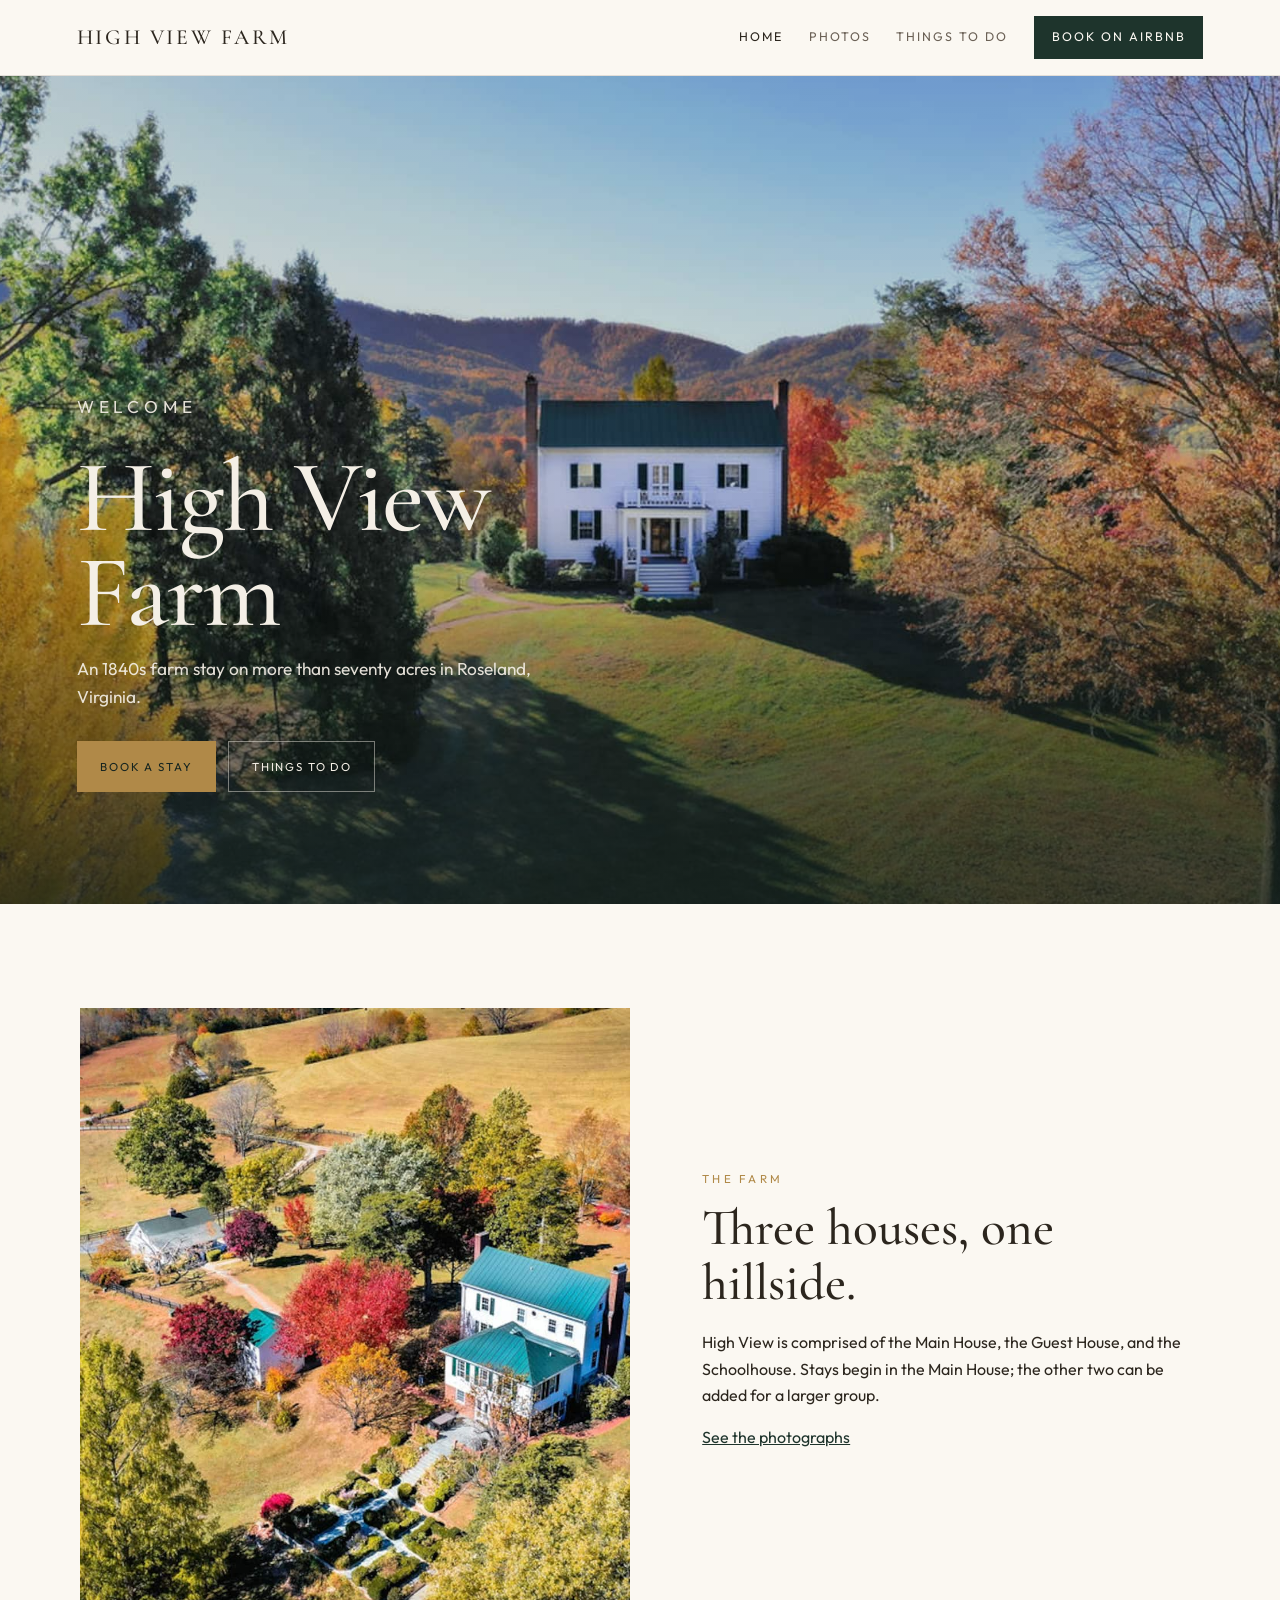
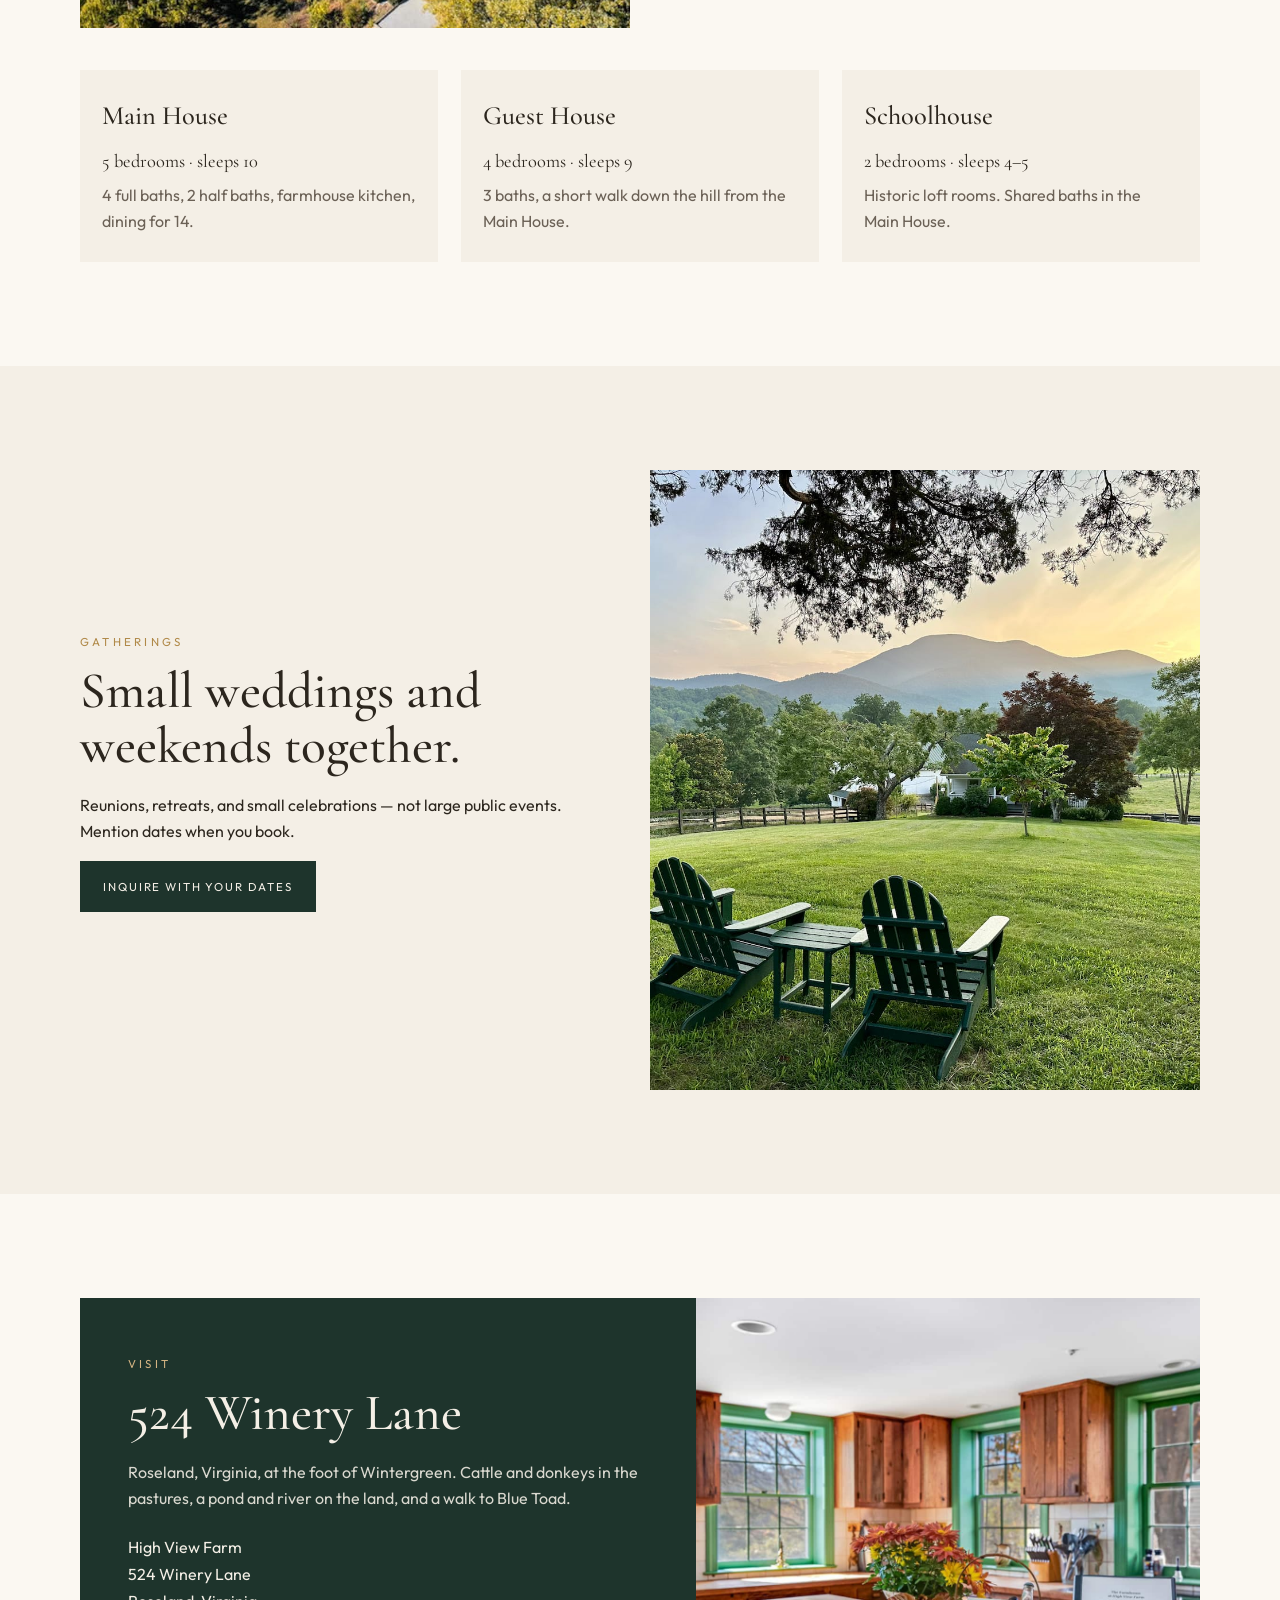
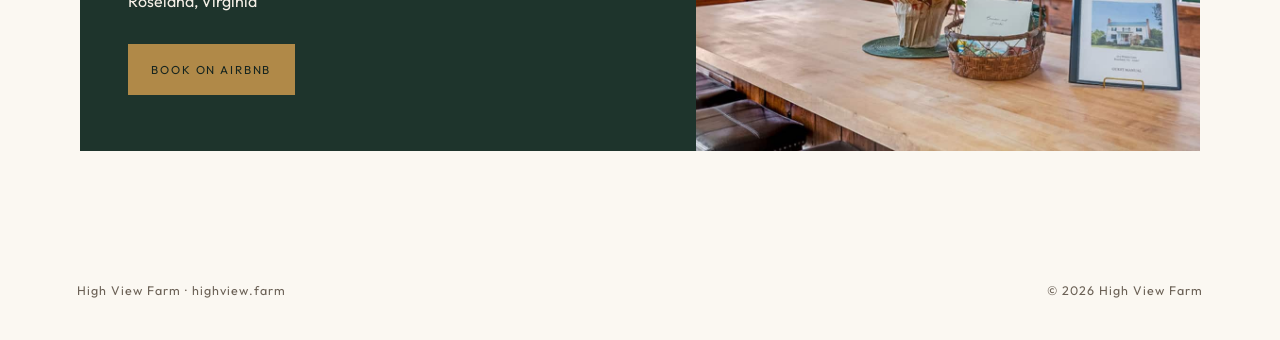
==== index.html @ b10a44b4 "Replace story page with two proposal photos on the Photos page Co-Authored-By: Claude Opus 5.5 <nore" ====
<!DOCTYPE html>
<html lang="en">
  <head>
    <meta charset="UTF-8" />
    <meta name="viewport" content="width=device-width, initial-scale=1" />
    <title>High View Farm | Roseland, Virginia</title>
    <meta
      name="description"
      content="Welcome to High View Farm — an 1840s farm stay on more than 70 acres in Roseland, Virginia. Main House, Guest House, and Schoolhouse."
    />
    <link rel="canonical" href="https://highview.farm/" />
    <link rel="preconnect" href="https://fonts.googleapis.com" />
    <link rel="preconnect" href="https://fonts.gstatic.com" crossorigin />
    <link
      href="https://fonts.googleapis.com/css2?family=Cormorant+Garamond:ital,wght@0,500;0,600;1,500&family=Outfit:wght@300;400;500&display=swap"
      rel="stylesheet"
    />
    <link rel="stylesheet" href="styles.css" />
  </head>
  <body>
    <a class="skip" href="#main">Skip to content</a>
    <header class="site-header" id="header">
      <a class="wordmark" href="index.html">High View Farm</a>
      <button class="menu-toggle" id="menu-toggle" type="button" aria-expanded="false" aria-controls="nav">
        Menu
      </button>
      <nav class="nav" id="nav">
        <a class="current" href="index.html">Home</a>
        <a href="photos.html">Photos</a>
        <a href="nearby.html">Things to do</a>
        <a
          class="nav-cta"
          href="https://www.airbnb.com/rooms/944918152360778142"
          target="_blank"
          rel="noopener"
          >Book on Airbnb</a
        >
      </nav>
    </header>

    <main id="main">
      <section class="hero">
        <img
          src="images/hero.jpg"
          alt="The white 1840s farmhouse at High View Farm against the Blue Ridge in autumn"
        />
        <div class="hero-copy">
          <p class="eyebrow">Welcome</p>
          <h1>High View Farm</h1>
          <p>
            An 1840s farm stay on more than seventy acres in Roseland, Virginia.
          </p>
          <a
            class="btn btn-gold"
            href="https://www.airbnb.com/rooms/944918152360778142"
            target="_blank"
            rel="noopener"
            >Book a stay</a
          >
          <a class="btn btn-ghost" href="nearby.html">Things to do</a>
        </div>
      </section>

      <section class="section">
        <div class="section-inner split">
          <img
            src="images/buildings.jpg"
            alt="Aerial view of the Main House, Guest House, Schoolhouse, barn, and garden"
          />
          <div>
            <p class="kicker">The farm</p>
            <h2>Three houses, one hillside.</h2>
            <p>
              High View is comprised of the Main House, the Guest House, and the
              Schoolhouse. Stays begin in the Main House; the other two can be
              added for a larger group.
            </p>
            <p><a href="photos.html">See the photographs</a></p>
          </div>
        </div>

        <div class="section-inner">
          <div class="houses">
            <article class="house">
              <h3>Main House</h3>
              <span class="beds">5 bedrooms · sleeps 10</span>
              <p>4 full baths, 2 half baths, farmhouse kitchen, dining for 14.</p>
            </article>
            <article class="house">
              <h3>Guest House</h3>
              <span class="beds">4 bedrooms · sleeps 9</span>
              <p>3 baths, a short walk down the hill from the Main House.</p>
            </article>
            <article class="house">
              <h3>Schoolhouse</h3>
              <span class="beds">2 bedrooms · sleeps 4–5</span>
              <p>Historic loft rooms. Shared baths in the Main House.</p>
            </article>
          </div>
        </div>
      </section>

      <section class="section band">
        <div class="section-inner split reverse">
          <div>
            <p class="kicker">Gatherings</p>
            <h2>Small weddings and weekends together.</h2>
            <p>
              Reunions, retreats, and small celebrations — not large public
              events. Mention dates when you book.
            </p>
            <p>
              <a
                class="btn btn-dark"
                href="https://www.airbnb.com/rooms/944918152360778142"
                target="_blank"
                rel="noopener"
                >Inquire with your dates</a
              >
            </p>
          </div>
          <img
            src="images/extra1.jpg"
            alt="Two Adirondack chairs on the lawn at dusk, facing the mountains"
          />
        </div>
      </section>

      <section class="section">
        <div class="section-inner visit-card">
          <div class="visit-copy">
            <p class="kicker">Visit</p>
            <h2>524 Winery Lane</h2>
            <p>
              Roseland, Virginia, at the foot of Wintergreen. Cattle and
              donkeys in the pastures, a pond and river on the land, and a walk
              to Blue Toad.
            </p>
            <address>
              High View Farm<br />
              524 Winery Lane<br />
              Roseland, Virginia
            </address>
            <a
              class="btn btn-gold"
              href="https://www.airbnb.com/rooms/944918152360778142"
              target="_blank"
              rel="noopener"
              >Book on Airbnb</a
            >
          </div>
          <div class="visit-photo">
            <img
              src="images/kitchen.jpg"
              alt="Farmhouse kitchen with wood counters and green window trim"
            />
          </div>
        </div>
      </section>
    </main>

    <footer class="site-footer">
      <span>High View Farm · highview.farm</span>
      <span>© <span id="year"></span> High View Farm</span>
    </footer>
    <script src="script.js"></script>
  </body>
</html>
---- styles.css ----
:root {
  --cream: #f4efe6;
  --paper: #fbf8f2;
  --ink: #2c261e;
  --muted: #6b6156;
  --forest: #1e342c;
  --forest-deep: #15241f;
  --gold: #b08948;
  --gold-soft: #d4b483;
  --line: rgba(44, 38, 30, 0.12);
  --serif: "Cormorant Garamond", "Times New Roman", serif;
  --sans: "Outfit", "Helvetica Neue", sans-serif;
  --max: 1120px;
}

*,
*::before,
*::after {
  box-sizing: border-box;
}

html {
  scroll-behavior: smooth;
}

body {
  margin: 0;
  color: var(--ink);
  background: var(--paper);
  font-family: var(--sans);
  font-weight: 400;
  line-height: 1.65;
}

img {
  max-width: 100%;
  display: block;
}

a {
  color: var(--forest);
}

a:hover {
  color: var(--forest-deep);
}

.skip {
  position: absolute;
  left: 1rem;
  top: -4rem;
  background: var(--forest);
  color: var(--cream);
  padding: 0.6rem 1rem;
  z-index: 100;
}

.skip:focus {
  top: 1rem;
}

.site-header {
  position: sticky;
  top: 0;
  z-index: 20;
  display: flex;
  align-items: center;
  justify-content: space-between;
  gap: 1rem;
  padding: 1rem 6vw;
  background: rgba(251, 248, 242, 0.9);
  backdrop-filter: blur(14px);
  border-bottom: 1px solid var(--line);
}

.wordmark {
  font-family: var(--serif);
  font-size: 1.35rem;
  font-weight: 500;
  letter-spacing: 0.12em;
  text-transform: uppercase;
  text-decoration: none;
  color: var(--ink);
}

.wordmark:hover {
  color: var(--ink);
}

.nav {
  display: flex;
  align-items: center;
  gap: 1.6rem;
}

.nav a {
  text-decoration: none;
  font-size: 0.78rem;
  letter-spacing: 0.16em;
  text-transform: uppercase;
  color: var(--muted);
}

.nav a:hover,
.nav a.current {
  color: var(--ink);
}

.nav-cta {
  color: var(--paper) !important;
  background: var(--forest);
  padding: 0.7rem 1.1rem;
}

.nav-cta:hover {
  background: var(--forest-deep);
}

.menu-toggle {
  display: none;
  background: none;
  border: 0;
  font: inherit;
  letter-spacing: 0.16em;
  text-transform: uppercase;
  font-size: 0.72rem;
  cursor: pointer;
}

.hero {
  position: relative;
  min-height: 92vh;
  display: grid;
  place-items: end start;
  color: var(--cream);
  overflow: hidden;
}

.hero img {
  position: absolute;
  inset: 0;
  width: 100%;
  height: 100%;
  object-fit: cover;
}

.hero::after {
  content: "";
  position: absolute;
  inset: 0;
  background: linear-gradient(
    to top,
    rgba(21, 36, 31, 0.72) 0%,
    rgba(21, 36, 31, 0.18) 48%,
    rgba(21, 36, 31, 0.22) 100%
  );
}

.hero-copy {
  position: relative;
  z-index: 1;
  padding: 0 6vw 7rem;
  max-width: 44rem;
}

.eyebrow,
.kicker {
  font-size: 0.72rem;
  letter-spacing: 0.28em;
  text-transform: uppercase;
  margin: 0 0 0.8rem;
}

.eyebrow {
  color: var(--gold-soft);
}

.kicker {
  color: var(--gold);
}

.hero h1 {
  font-family: var(--serif);
  font-weight: 500;
  font-size: clamp(3.2rem, 8vw, 6.4rem);
  line-height: 0.92;
  margin: 0 0 1rem;
  letter-spacing: -0.02em;
}

.hero p {
  margin: 0 0 1.8rem;
  font-size: 1.08rem;
  max-width: 32rem;
  color: rgba(244, 239, 230, 0.92);
}

.page-hero {
  padding: 5.5rem 6vw 1.8rem;
  max-width: calc(var(--max) + 12vw);
  margin: 0 auto;
}

.page-hero h1 {
  font-family: var(--serif);
  font-weight: 500;
  font-size: clamp(2.4rem, 5vw, 3.8rem);
  margin: 0 0 0.8rem;
}

.page-hero p {
  max-width: 38rem;
  color: var(--muted);
  margin: 0;
  font-size: 1.08rem;
}

.btn {
  display: inline-block;
  text-decoration: none;
  letter-spacing: 0.16em;
  text-transform: uppercase;
  font-size: 0.72rem;
  padding: 0.95rem 1.4rem;
  border: 1px solid transparent;
}

.btn-gold {
  background: var(--gold);
  color: var(--forest-deep);
}

.btn-gold:hover {
  background: var(--gold-soft);
  color: var(--forest-deep);
}

.btn-ghost {
  border-color: rgba(244, 239, 230, 0.45);
  color: var(--cream);
  margin-left: 0.6rem;
}

.btn-ghost:hover {
  border-color: var(--cream);
  color: var(--cream);
}

.btn-dark,
.btn-green {
  background: var(--forest);
  color: var(--cream);
}

.btn-dark:hover,
.btn-green:hover {
  background: var(--forest-deep);
  color: var(--cream);
}

.section,
.wrap {
  padding: 6.5rem 6vw;
}

.section-inner,
.wrap {
  max-width: var(--max);
  margin: 0 auto;
}

.wrap-tight {
  padding-top: 0;
}

.split {
  display: grid;
  grid-template-columns: 1.05fr 0.95fr;
  gap: 4.5rem;
  align-items: center;
}

.split.reverse {
  grid-template-columns: 0.95fr 1.05fr;
}

.split img {
  width: 100%;
  height: min(72vh, 620px);
  object-fit: cover;
}

h2 {
  font-family: var(--serif);
  font-weight: 500;
  font-size: clamp(2rem, 4vw, 3.2rem);
  line-height: 1.08;
  margin: 0 0 1.1rem;
}

.lede {
  font-size: 1.12rem;
  color: var(--muted);
  margin: 0 0 1.4rem;
}

.quiet {
  color: var(--muted);
}

.houses {
  display: grid;
  grid-template-columns: repeat(3, 1fr);
  gap: 1.4rem;
  margin-top: 2.6rem;
}

.house {
  background: var(--cream);
  padding: 1.6rem 1.4rem 1.7rem;
}

.house h3 {
  font-family: var(--serif);
  font-size: 1.65rem;
  font-weight: 500;
  margin: 0 0 0.45rem;
}

.house p {
  margin: 0;
  color: var(--muted);
}

.beds {
  display: block;
  font-family: var(--serif);
  font-size: 1.15rem;
  color: var(--ink);
  margin-bottom: 0.35rem;
}

.band {
  background: var(--cream);
}

.grounds {
  background: var(--forest);
  color: var(--cream);
}

.grounds .kicker {
  color: var(--gold-soft);
}

.grounds .quiet,
.grounds p {
  color: rgba(244, 239, 230, 0.86);
}

.photo-grid {
  display: grid;
  grid-template-columns: repeat(2, 1fr);
  gap: 0.75rem;
  padding: 0 6vw 5rem;
  max-width: calc(var(--max) + 12vw);
  margin: 0 auto;
}

.photo-grid img {
  width: 100%;
  height: 300px;
  object-fit: cover;
}

.photo-grid .wide {
  grid-column: span 2;
  height: 460px;
}

.book-bar {
  display: flex;
  gap: 0.8rem;
  padding: 0 6vw 2.2rem;
  max-width: calc(var(--max) + 12vw);
  margin: 0 auto;
}

.places {
  display: grid;
  gap: 4rem;
}

.place {
  display: grid;
  grid-template-columns: minmax(0, 1.05fr) minmax(0, 1fr);
  gap: 2.6rem;
  align-items: center;
}

.place:nth-child(even) {
  grid-template-columns: minmax(0, 1fr) minmax(0, 1.05fr);
}

.place:nth-child(even) .place-copy {
  order: -1;
}

.place img {
  width: 100%;
  height: 340px;
  object-fit: cover;
}

.place h2 {
  font-size: 2.1rem;
}

.place p {
  margin: 0 0 0.85rem;
  color: var(--muted);
}

.links {
  list-style: none;
  padding: 0;
  margin: 0.3rem 0 0;
}

.links li {
  margin: 0 0 0.35rem;
}

.farm-list {
  margin: 0.6rem 0 0;
  padding-left: 1.1rem;
  color: var(--muted);
}

.farm-list li {
  margin-bottom: 0.4rem;
}

.visit-card {
  display: grid;
  grid-template-columns: 1.1fr 0.9fr;
  background: var(--forest);
  color: var(--cream);
}

.visit-copy,
.visit-photo {
  min-height: 420px;
}

.visit-copy {
  padding: 3.5rem 3rem;
}

.visit-copy .kicker {
  color: var(--gold-soft);
}

.visit-copy p {
  color: rgba(244, 239, 230, 0.88);
}

.visit-copy address {
  font-style: normal;
  margin: 1.4rem 0 1.8rem;
  line-height: 1.7;
}

.visit-photo img {
  width: 100%;
  height: 100%;
  object-fit: cover;
}

.site-footer {
  padding: 1.6rem 6vw 2.4rem;
  display: flex;
  justify-content: space-between;
  gap: 1rem;
  font-size: 0.78rem;
  color: var(--muted);
  letter-spacing: 0.08em;
}

@media (max-width: 860px) {
  .menu-toggle {
    display: block;
  }

  .nav {
    display: none;
    position: absolute;
    top: 100%;
    left: 0;
    right: 0;
    flex-direction: column;
    align-items: flex-start;
    padding: 1rem 6vw 1.4rem;
    background: var(--paper);
    border-bottom: 1px solid var(--line);
  }

  .nav.is-open {
    display: flex;
  }

  .split,
  .split.reverse,
  .houses,
  .place,
  .place:nth-child(even),
  .visit-card {
    grid-template-columns: 1fr;
  }

  .place:nth-child(even) .place-copy {
    order: 0;
  }

  .hero {
    min-height: 80vh;
  }

  .btn-ghost {
    margin: 0.6rem 0 0;
  }

  .split img,
  .place img,
  .photo-grid img,
  .photo-grid .wide,
  .visit-copy,
  .visit-photo {
    min-height: 260px;
    height: 260px;
  }

  .section,
  .wrap {
    padding: 4.2rem 6vw;
  }
}

@media (prefers-reduced-motion: reduce) {
  html {
    scroll-behavior: auto;
  }
}
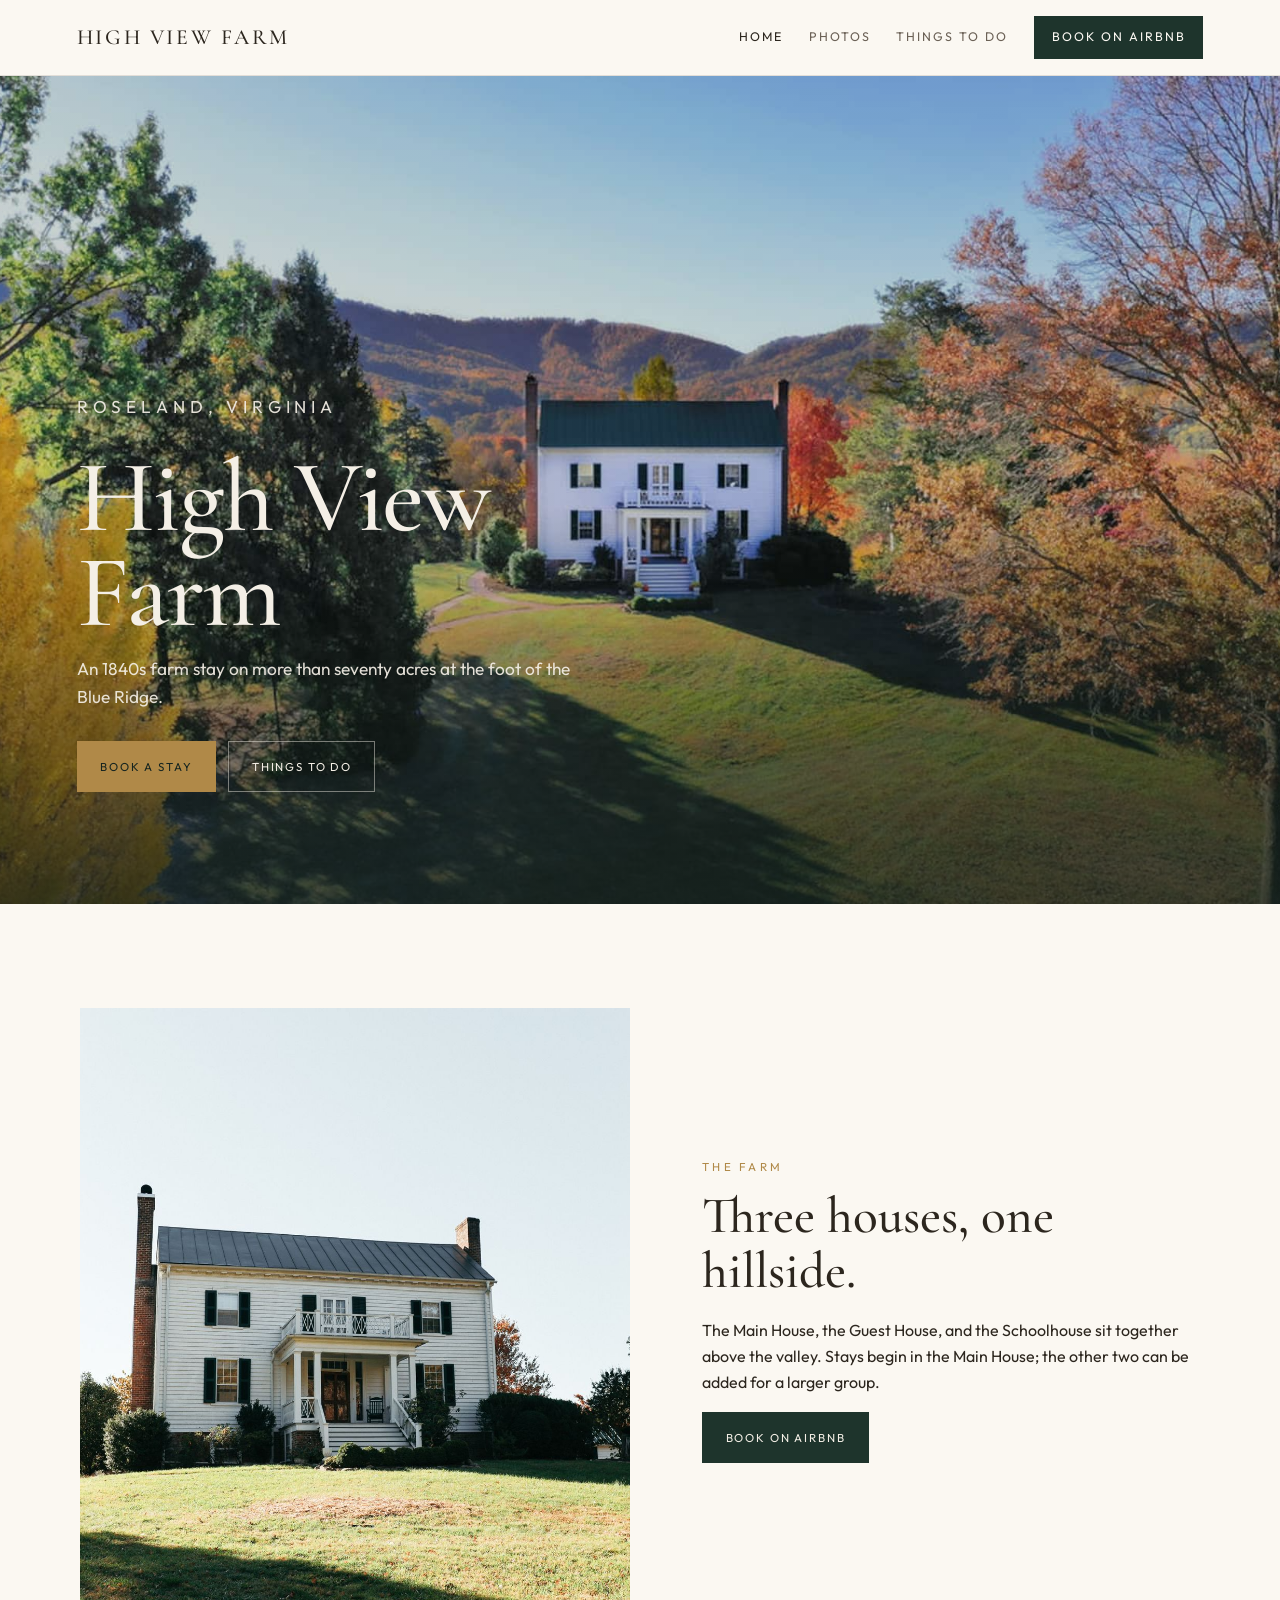
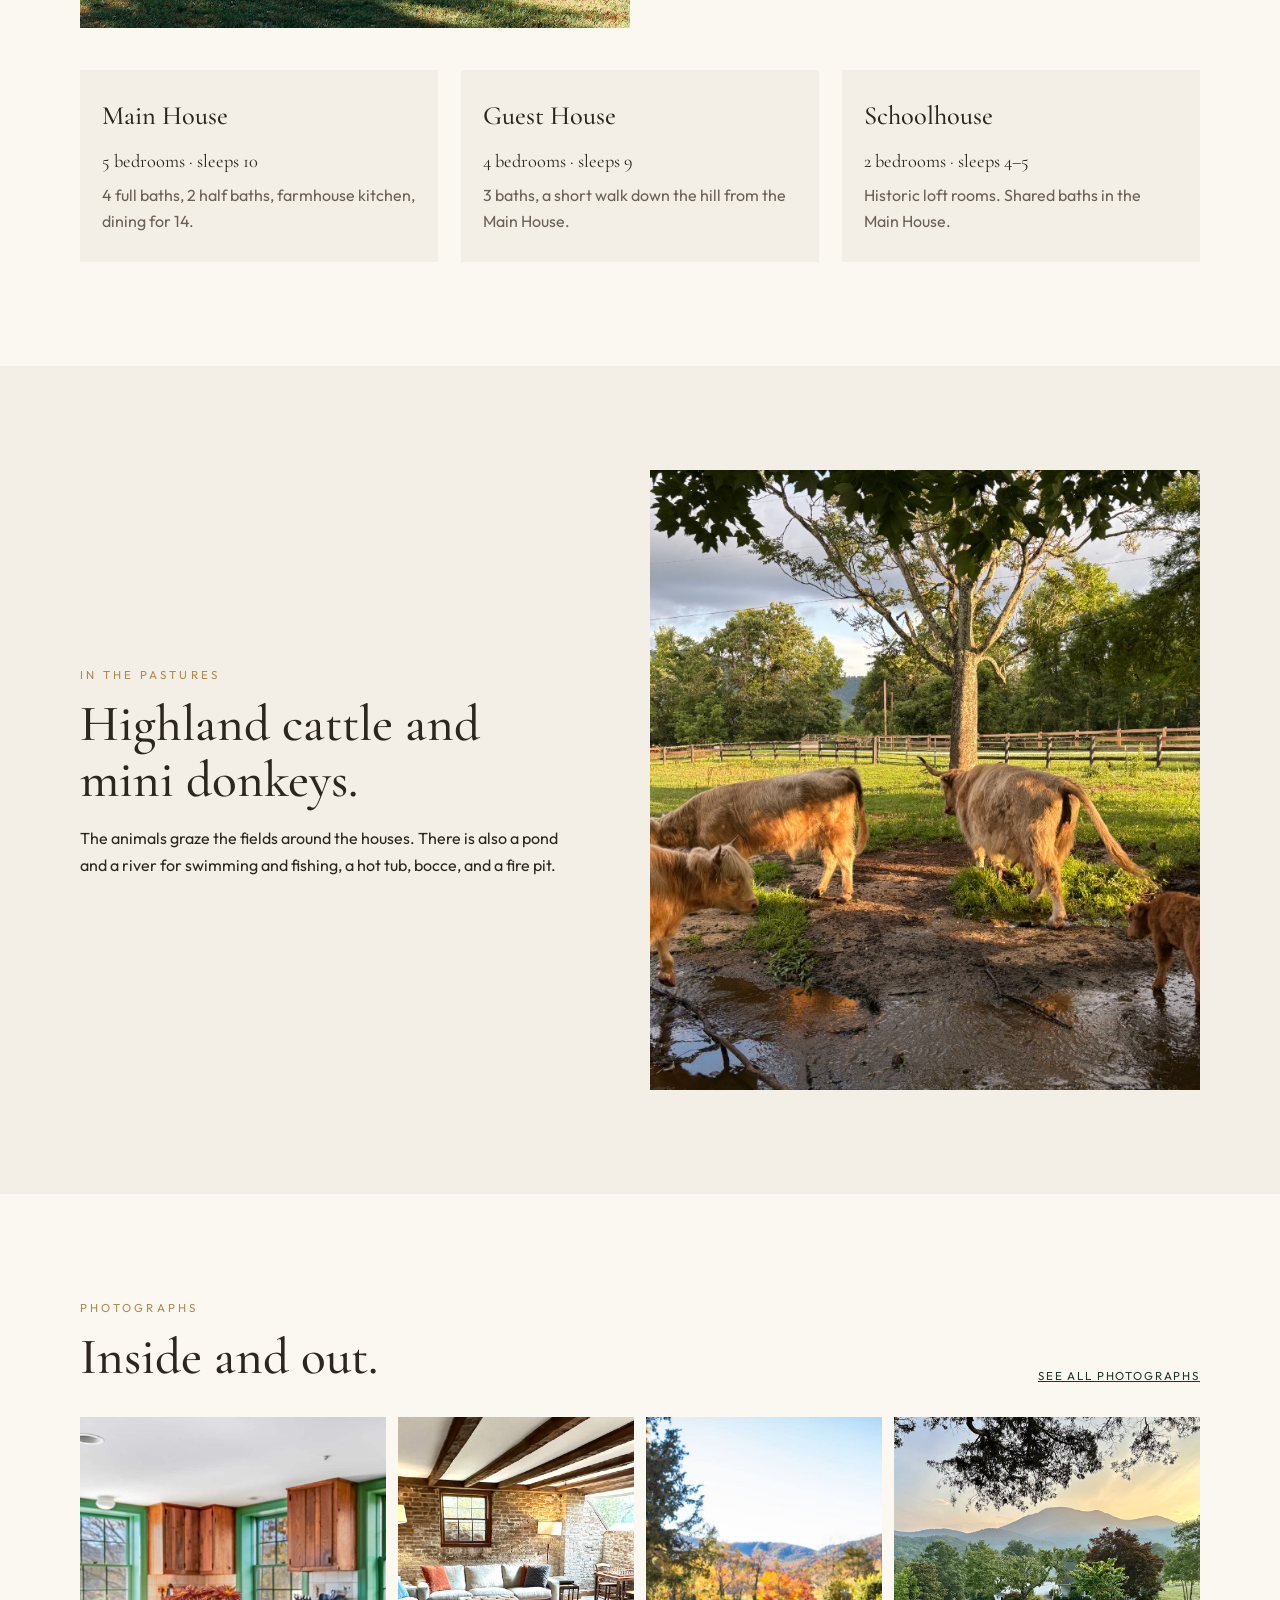
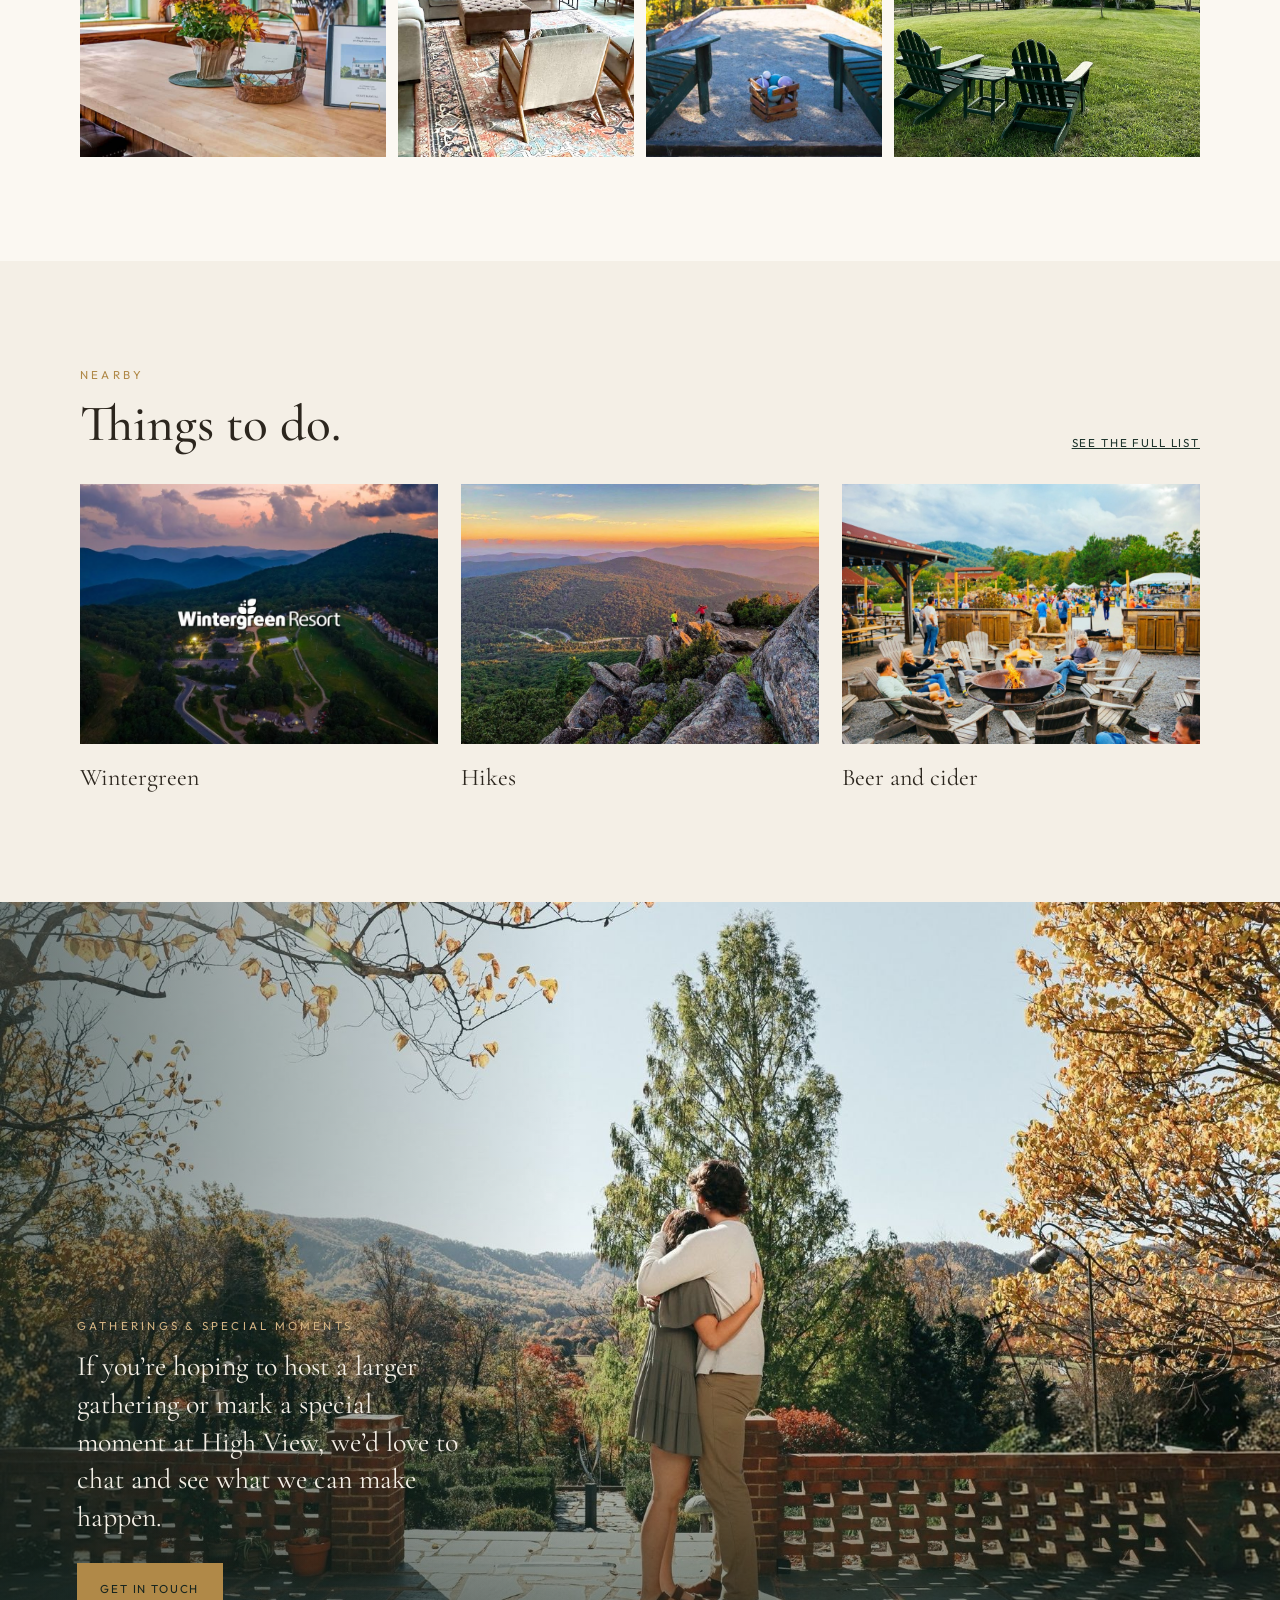
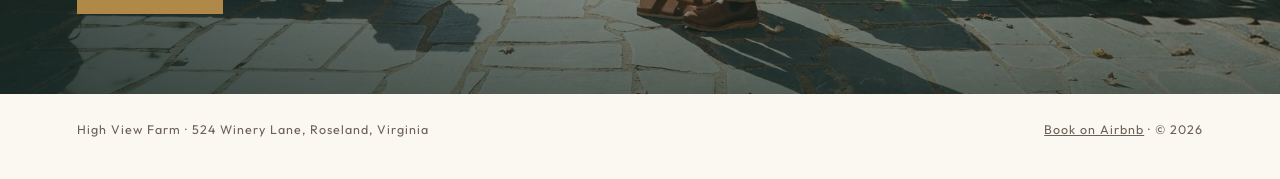
==== commit e6a0526c: "Rework home page around the farm with house, animals, photos, things to do, and gatherings Co-Author" ====
--- a/index.html
+++ b/index.html
@@ -45,18 +45,13 @@
           alt="The white 1840s farmhouse at High View Farm against the Blue Ridge in autumn"
         />
         <div class="hero-copy">
-          <p class="eyebrow">Welcome</p>
+          <p class="eyebrow">Roseland, Virginia</p>
           <h1>High View Farm</h1>
           <p>
-            An 1840s farm stay on more than seventy acres in Roseland, Virginia.
+            An 1840s farm stay on more than seventy acres at the foot of the
+            Blue Ridge.
           </p>
-          <a
-            class="btn btn-gold"
-            href="https://www.airbnb.com/rooms/944918152360778142"
-            target="_blank"
-            rel="noopener"
-            >Book a stay</a
-          >
+          <a class="btn btn-gold" href="https://www.airbnb.com/rooms/944918152360778142" target="_blank" rel="noopener">Book a stay</a>
           <a class="btn btn-ghost" href="nearby.html">Things to do</a>
         </div>
       </section>
@@ -64,18 +59,18 @@
       <section class="section">
         <div class="section-inner split">
           <img
-            src="images/buildings.jpg"
-            alt="Aerial view of the Main House, Guest House, Schoolhouse, barn, and garden"
+            src="images/house.jpg"
+            alt="The white clapboard Main House on its lawn, with black shutters and a front porch"
           />
           <div>
             <p class="kicker">The farm</p>
             <h2>Three houses, one hillside.</h2>
             <p>
-              High View is comprised of the Main House, the Guest House, and the
-              Schoolhouse. Stays begin in the Main House; the other two can be
-              added for a larger group.
+              The Main House, the Guest House, and the Schoolhouse sit together
+              above the valley. Stays begin in the Main House; the other two can
+              be added for a larger group.
             </p>
-            <p><a href="photos.html">See the photographs</a></p>
+            <p><a class="btn btn-dark" href="https://www.airbnb.com/rooms/944918152360778142" target="_blank" rel="noopener">Book on Airbnb</a></p>
           </div>
         </div>
 
@@ -103,65 +98,86 @@
       <section class="section band">
         <div class="section-inner split reverse">
           <div>
-            <p class="kicker">Gatherings</p>
-            <h2>Small weddings and weekends together.</h2>
+            <p class="kicker">In the pastures</p>
+            <h2>Highland cattle and mini donkeys.</h2>
             <p>
-              Reunions, retreats, and small celebrations — not large public
-              events. Mention dates when you book.
-            </p>
-            <p>
-              <a
-                class="btn btn-dark"
-                href="https://www.airbnb.com/rooms/944918152360778142"
-                target="_blank"
-                rel="noopener"
-                >Inquire with your dates</a
-              >
+              The animals graze the fields around the houses. There is also a
+              pond and a river for swimming and fishing, a hot tub, bocce, and a
+              fire pit.
             </p>
           </div>
           <img
-            src="images/extra1.jpg"
-            alt="Two Adirondack chairs on the lawn at dusk, facing the mountains"
+            src="images/cows.jpg"
+            alt="Scottish Highland cattle, including a calf, in a pasture at High View Farm"
           />
         </div>
       </section>
 
       <section class="section">
-        <div class="section-inner visit-card">
-          <div class="visit-copy">
-            <p class="kicker">Visit</p>
-            <h2>524 Winery Lane</h2>
-            <p>
-              Roseland, Virginia, at the foot of Wintergreen. Cattle and
-              donkeys in the pastures, a pond and river on the land, and a walk
-              to Blue Toad.
-            </p>
-            <address>
-              High View Farm<br />
-              524 Winery Lane<br />
-              Roseland, Virginia
-            </address>
-            <a
-              class="btn btn-gold"
-              href="https://www.airbnb.com/rooms/944918152360778142"
-              target="_blank"
-              rel="noopener"
-              >Book on Airbnb</a
-            >
+        <div class="section-inner">
+          <div class="section-head">
+            <div>
+              <p class="kicker">Photographs</p>
+              <h2>Inside and out.</h2>
+            </div>
+            <a href="photos.html">See all photographs</a>
           </div>
-          <div class="visit-photo">
-            <img
-              src="images/kitchen.jpg"
-              alt="Farmhouse kitchen with wood counters and green window trim"
-            />
+          <div class="home-gallery">
+            <img src="images/kitchen.jpg" alt="Farmhouse kitchen with wood counters and green window trim" loading="lazy" />
+            <img src="images/family-room.jpg" alt="Brick sitting room with beams and a fireplace" loading="lazy" />
+            <img src="images/bocce.jpg" alt="Bocce court looking out to the mountains" loading="lazy" />
+            <img src="images/extra1.jpg" alt="Two Adirondack chairs on the lawn at dusk" loading="lazy" />
           </div>
+        </div>
+      </section>
+
+      <section class="section band">
+        <div class="section-inner">
+          <div class="section-head">
+            <div>
+              <p class="kicker">Nearby</p>
+              <h2>Things to do.</h2>
+            </div>
+            <a href="nearby.html">See the full list</a>
+          </div>
+          <div class="todo-cards">
+            <a class="todo" href="nearby.html">
+              <img src="images/wintergreen.jpg" alt="Wintergreen Resort in the mountains" loading="lazy" />
+              <span>Wintergreen</span>
+            </a>
+            <a class="todo" href="nearby.html">
+              <img src="images/hikes.jpg" alt="A Blue Ridge hiking trail" loading="lazy" />
+              <span>Hikes</span>
+            </a>
+            <a class="todo" href="nearby.html">
+              <img src="images/devils-backbone.jpg" alt="A brewery near the farm" loading="lazy" />
+              <span>Beer and cider</span>
+            </a>
+          </div>
+        </div>
+      </section>
+
+      <section class="gathering">
+        <img
+          src="images/terrace.jpg"
+          alt="A couple embracing on the brick terrace, with fall color and the mountains beyond"
+          loading="lazy"
+        />
+        <div class="gathering-copy">
+          <p class="kicker">Gatherings &amp; special moments</p>
+          <p>
+            If you’re hoping to host a larger gathering or mark a special
+            moment at High View, we’d love to chat and see what we can make
+            happen.
+          </p>
+          <a class="btn btn-gold" href="https://www.airbnb.com/rooms/944918152360778142" target="_blank" rel="noopener">Get in touch</a>
         </div>
       </section>
     </main>
 
     <footer class="site-footer">
-      <span>High View Farm · highview.farm</span>
-      <span>© <span id="year"></span> High View Farm</span>
+      <span>High View Farm · 524 Winery Lane, Roseland, Virginia</span>
+      <span><a href="https://www.airbnb.com/rooms/944918152360778142" target="_blank" rel="noopener">Book on Airbnb</a> · © <span id="year"></span></span>
     </footer>
     <script src="script.js"></script>
   </body>
--- a/styles.css
+++ b/styles.css
@@ -546,6 +546,160 @@
   }
 }
 
+/* Home page */
+.section-head {
+  display: flex;
+  justify-content: space-between;
+  align-items: flex-end;
+  gap: 1rem;
+  margin-bottom: 2rem;
+}
+
+.section-head h2 {
+  margin: 0;
+}
+
+.section-head > a {
+  font-size: 0.72rem;
+  letter-spacing: 0.16em;
+  text-transform: uppercase;
+  white-space: nowrap;
+}
+
+.home-gallery {
+  display: grid;
+  grid-template-columns: 1.3fr 1fr 1fr 1.3fr;
+  gap: 0.75rem;
+}
+
+.home-gallery img {
+  width: 100%;
+  height: 340px;
+  object-fit: cover;
+}
+
+.todo-cards {
+  display: grid;
+  grid-template-columns: repeat(3, 1fr);
+  gap: 1.4rem;
+}
+
+.todo {
+  text-decoration: none;
+  color: var(--ink);
+}
+
+.todo img {
+  width: 100%;
+  height: 260px;
+  object-fit: cover;
+  margin-bottom: 0.9rem;
+}
+
+.todo span {
+  font-family: var(--serif);
+  font-size: 1.5rem;
+}
+
+.todo:hover span {
+  color: var(--forest);
+}
+
+.gathering {
+  position: relative;
+  min-height: 88vh;
+  display: grid;
+  align-items: end;
+  color: var(--cream);
+  overflow: hidden;
+}
+
+.gathering img {
+  position: absolute;
+  inset: 0;
+  width: 100%;
+  height: 100%;
+  object-fit: cover;
+}
+
+.gathering::after {
+  content: "";
+  position: absolute;
+  inset: 0;
+  background:
+    linear-gradient(to right, rgba(21, 36, 31, 0.6) 0%, rgba(21, 36, 31, 0) 45%),
+    linear-gradient(to top, rgba(21, 36, 31, 0.7) 0%, rgba(21, 36, 31, 0) 50%);
+}
+
+.gathering-copy {
+  position: relative;
+  z-index: 1;
+  max-width: 34rem;
+  padding: 0 6vw 5rem;
+}
+
+.gathering-copy .kicker {
+  color: var(--gold-soft);
+}
+
+.gathering-copy p:not(.kicker) {
+  font-family: var(--serif);
+  font-size: clamp(1.35rem, 2.2vw, 1.75rem);
+  line-height: 1.35;
+  margin: 0 0 1.6rem;
+}
+
+.site-footer a {
+  color: var(--muted);
+}
+
+@media (max-width: 860px) {
+  .home-gallery {
+    grid-template-columns: 1fr 1fr;
+  }
+
+  .home-gallery img {
+    height: 200px;
+  }
+
+  .todo-cards {
+    grid-template-columns: 1fr;
+  }
+
+  .todo img {
+    height: 220px;
+  }
+
+  .section-head {
+    flex-direction: column;
+    align-items: flex-start;
+  }
+
+  .gathering {
+    display: block;
+    min-height: 0;
+    background: var(--forest);
+  }
+
+  .gathering::after {
+    display: none;
+  }
+
+  .gathering img {
+    position: static;
+    height: 60vh;
+    object-position: 55% center;
+  }
+
+  .gathering-copy {
+    padding: 2.6rem 6vw 3.2rem;
+  }
+
+  .site-footer {
+    flex-direction: column;
+  }
+}
+
 @media (prefers-reduced-motion: reduce) {
   html {
     scroll-behavior: auto;
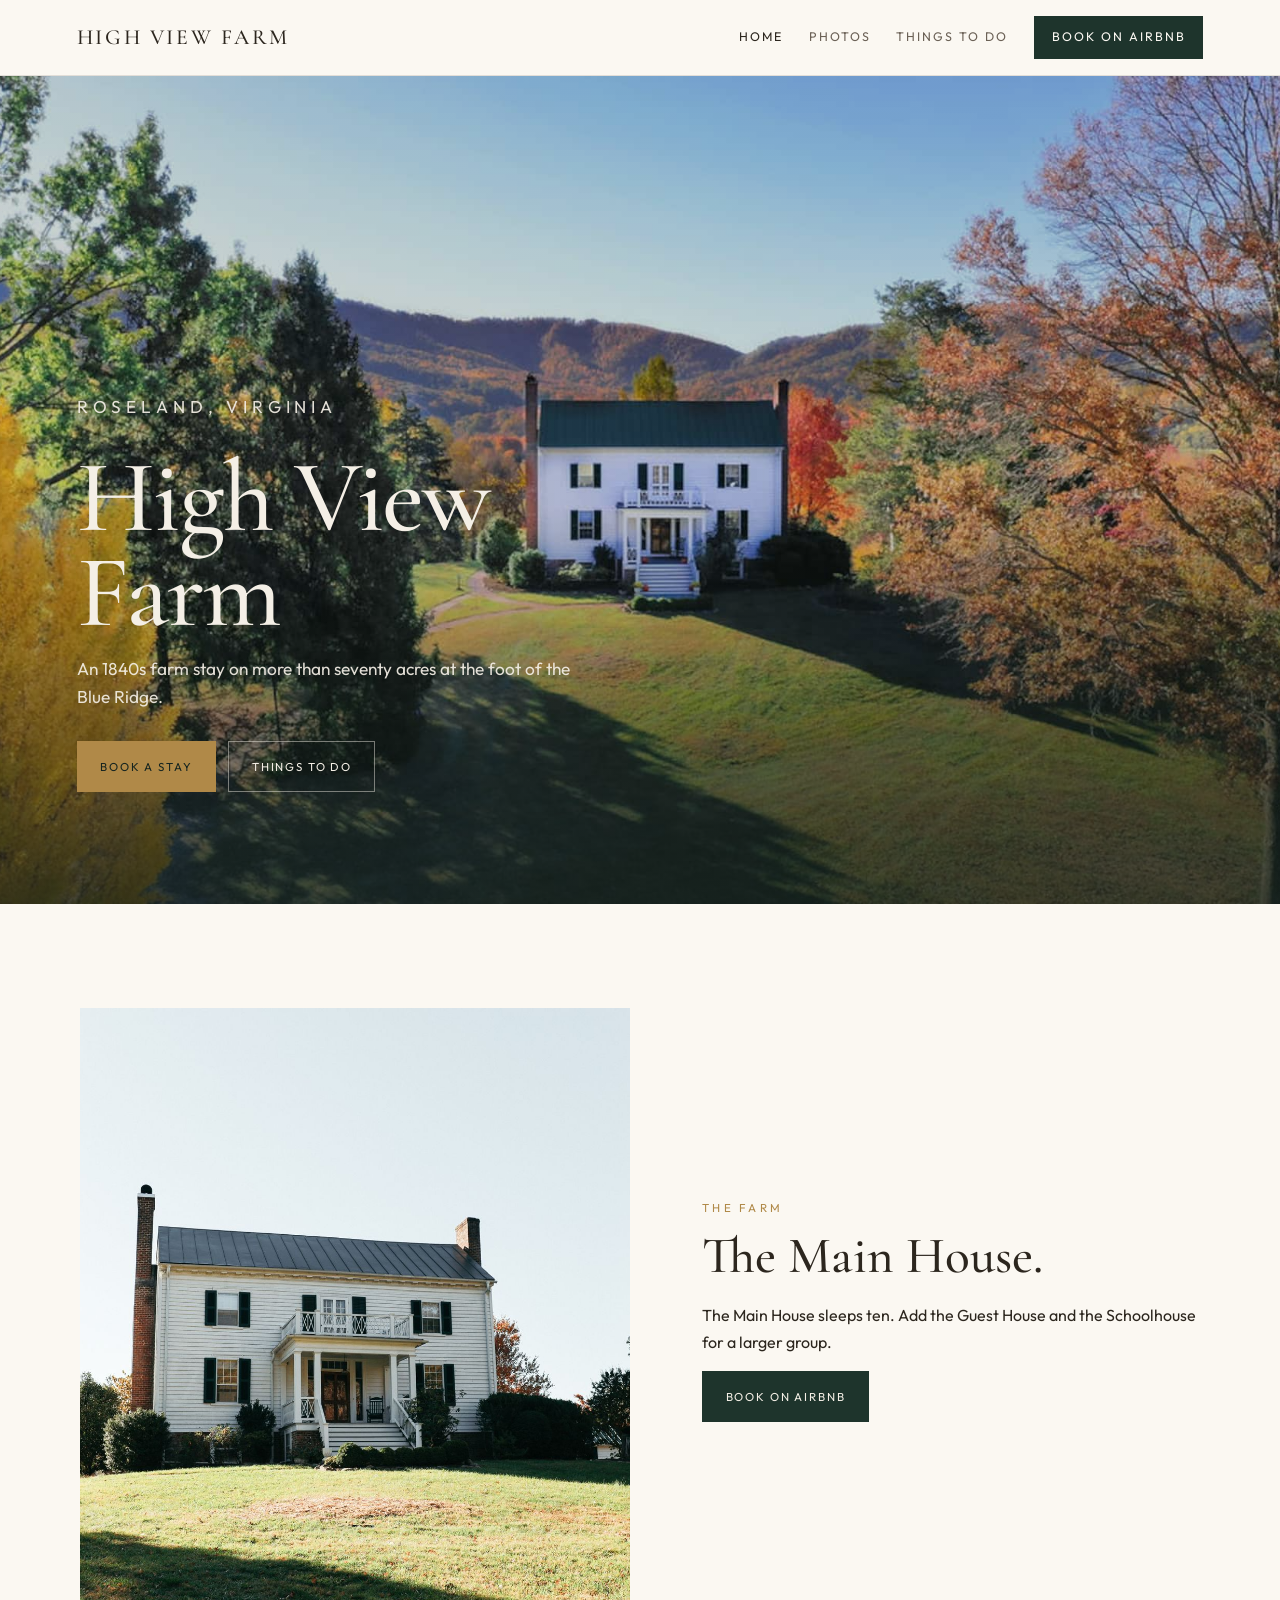
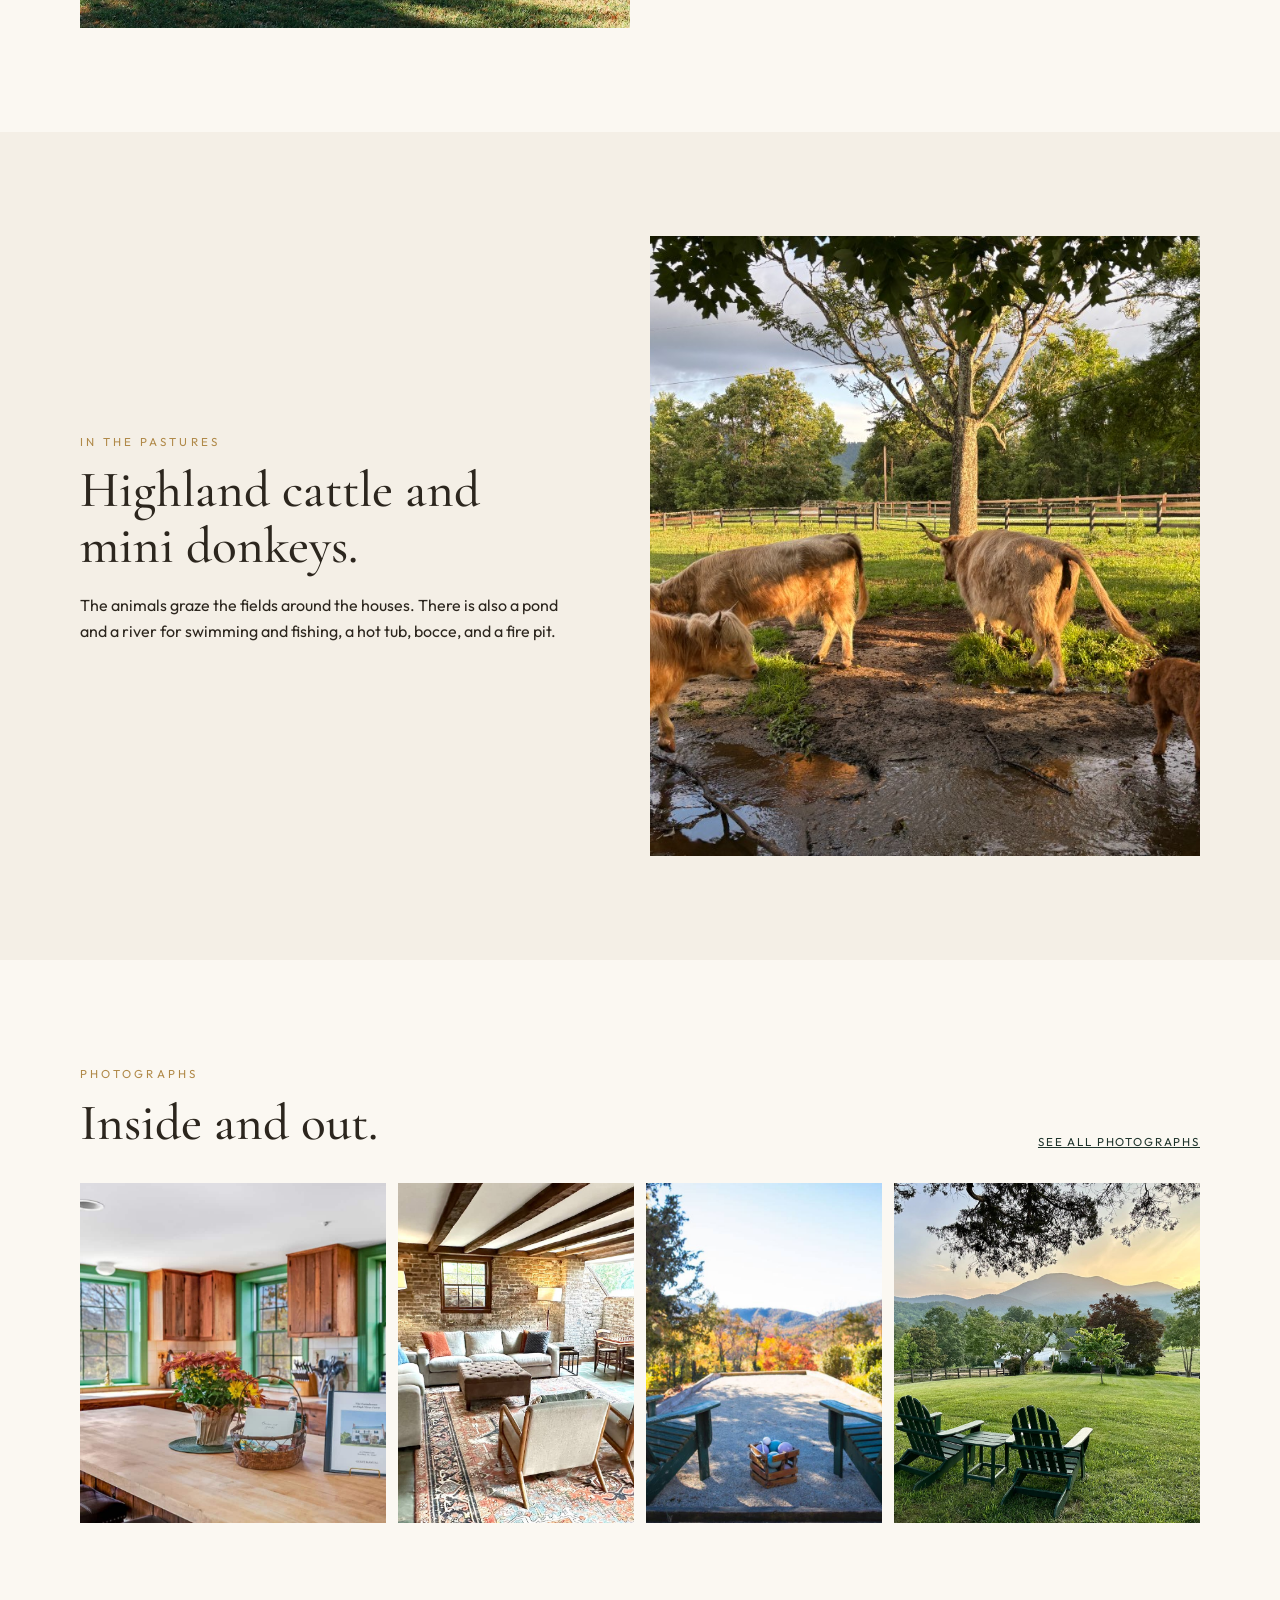
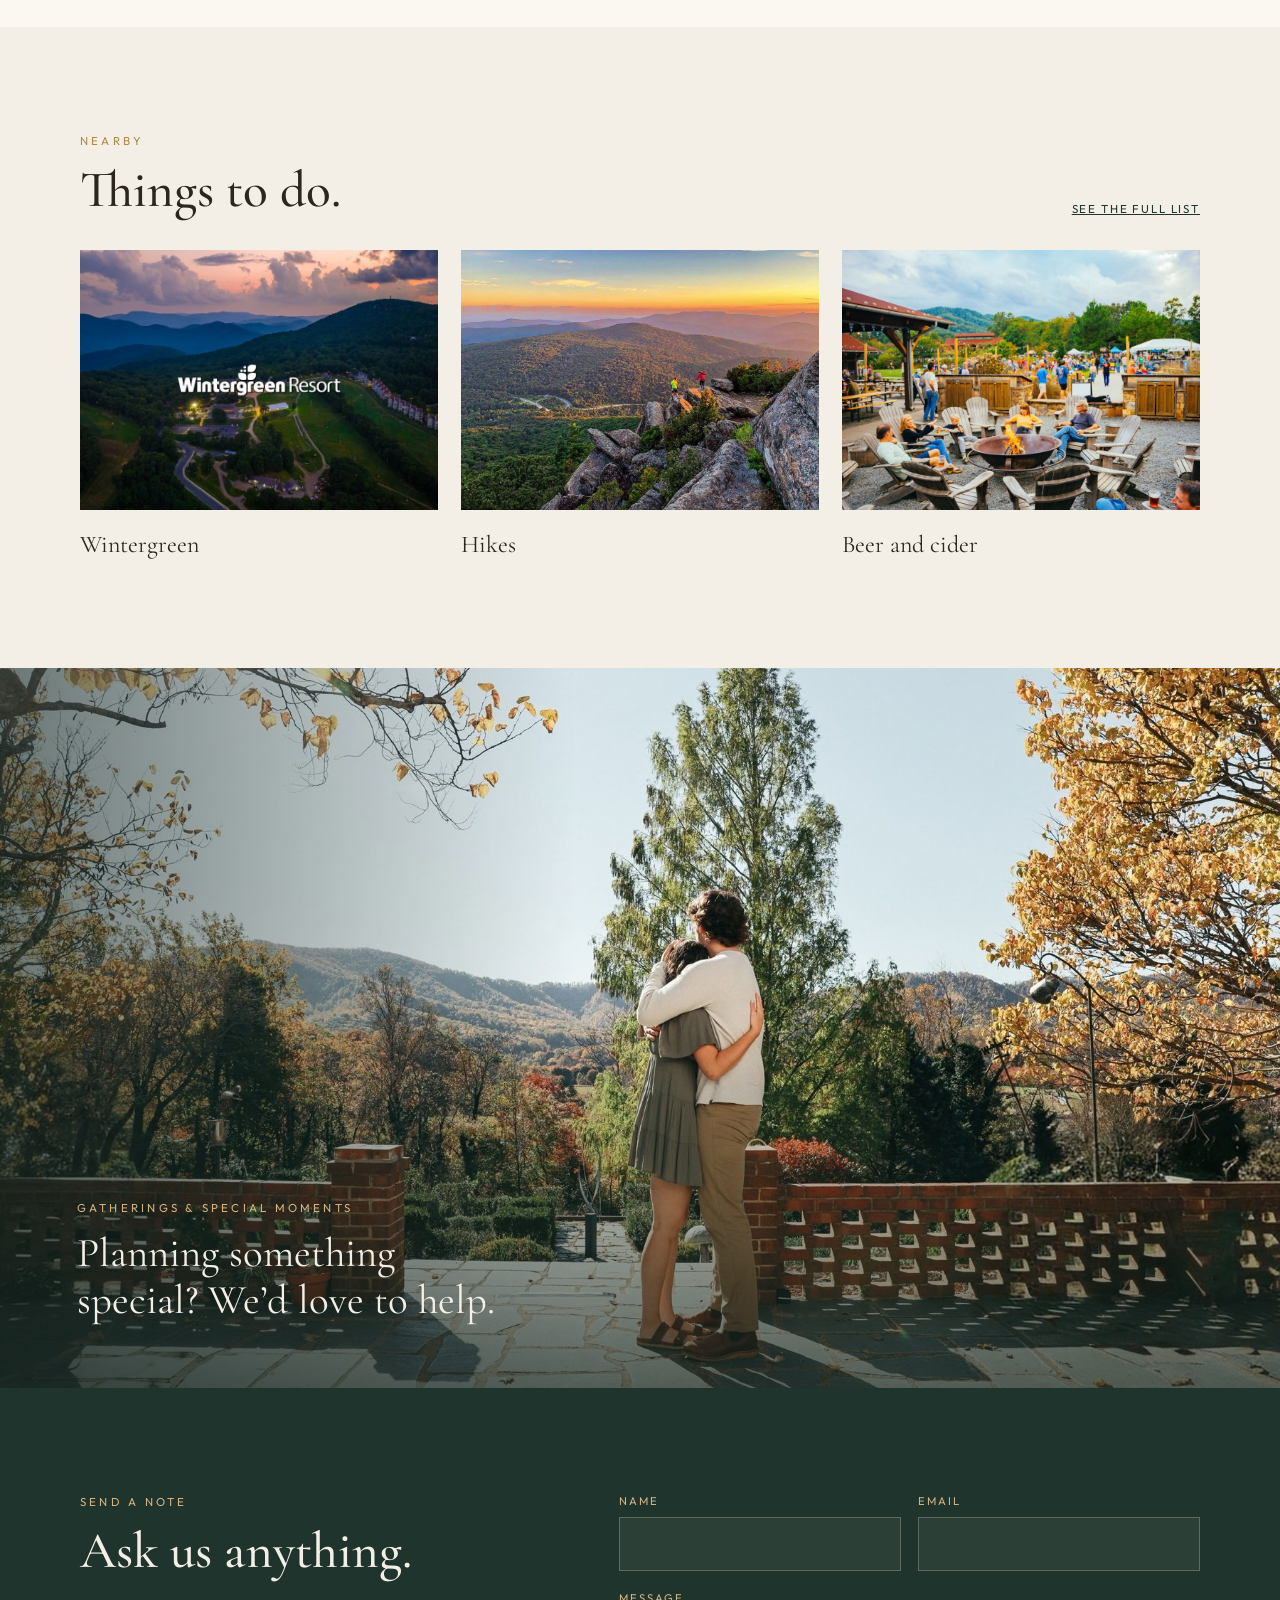
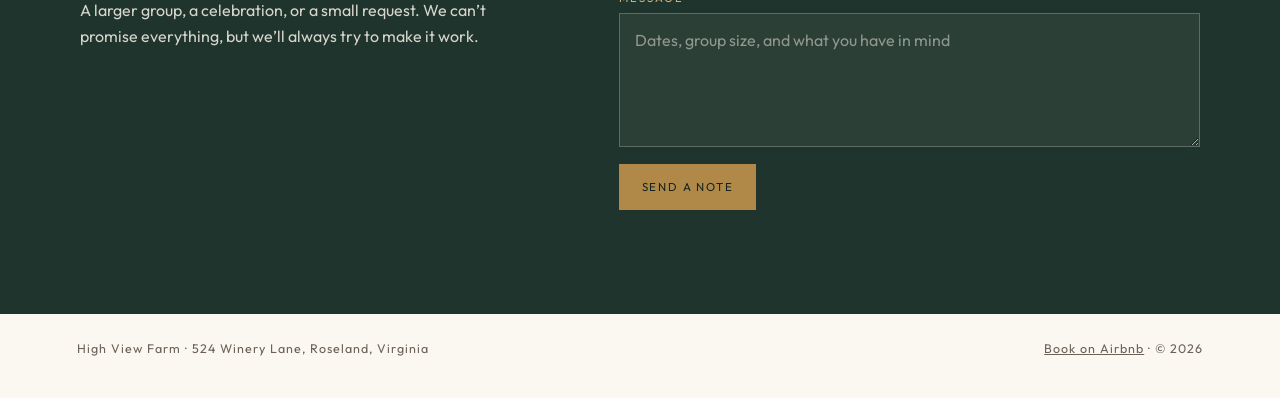
==== commit 3a64cda6: "Shorten farm and gatherings copy, add guest note form Co-Authored-By: Claude Opus 5.5 <noreply@anthr" ====
--- a/index.html
+++ b/index.html
@@ -64,33 +64,12 @@
           />
           <div>
             <p class="kicker">The farm</p>
-            <h2>Three houses, one hillside.</h2>
+            <h2>The Main House.</h2>
             <p>
-              The Main House, the Guest House, and the Schoolhouse sit together
-              above the valley. Stays begin in the Main House; the other two can
-              be added for a larger group.
+              The Main House sleeps ten. Add the Guest House and the
+              Schoolhouse for a larger&nbsp;group.
             </p>
             <p><a class="btn btn-dark" href="https://www.airbnb.com/rooms/944918152360778142" target="_blank" rel="noopener">Book on Airbnb</a></p>
-          </div>
-        </div>
-
-        <div class="section-inner">
-          <div class="houses">
-            <article class="house">
-              <h3>Main House</h3>
-              <span class="beds">5 bedrooms · sleeps 10</span>
-              <p>4 full baths, 2 half baths, farmhouse kitchen, dining for 14.</p>
-            </article>
-            <article class="house">
-              <h3>Guest House</h3>
-              <span class="beds">4 bedrooms · sleeps 9</span>
-              <p>3 baths, a short walk down the hill from the Main House.</p>
-            </article>
-            <article class="house">
-              <h3>Schoolhouse</h3>
-              <span class="beds">2 bedrooms · sleeps 4–5</span>
-              <p>Historic loft rooms. Shared baths in the Main House.</p>
-            </article>
           </div>
         </div>
       </section>
@@ -165,12 +144,35 @@
         />
         <div class="gathering-copy">
           <p class="kicker">Gatherings &amp; special moments</p>
-          <p>
-            If you’re hoping to host a larger gathering or mark a special
-            moment at High View, we’d love to chat and see what we can make
-            happen.
-          </p>
-          <a class="btn btn-gold" href="https://www.airbnb.com/rooms/944918152360778142" target="_blank" rel="noopener">Get in touch</a>
+          <p>Planning something special? We’d love to&nbsp;help.</p>
+        </div>
+      </section>
+
+      <section class="section inquire" id="inquire">
+        <div class="section-inner inquire-inner">
+          <div>
+            <p class="kicker">Send a note</p>
+            <h2>Ask us anything.</h2>
+            <p>
+              A larger group, a celebration, or a small request. We can’t
+              promise everything, but we’ll always try to make it&nbsp;work.
+            </p>
+          </div>
+          <form class="inquire-form" id="inquire-form">
+            <label>
+              <span>Name</span>
+              <input type="text" name="name" autocomplete="name" required />
+            </label>
+            <label>
+              <span>Email</span>
+              <input type="email" name="email" autocomplete="email" required />
+            </label>
+            <label class="full">
+              <span>Message</span>
+              <textarea name="message" rows="4" placeholder="Dates, group size, and what you have in mind" required></textarea>
+            </label>
+            <button class="btn btn-gold" type="submit">Send a note</button>
+          </form>
         </div>
       </section>
     </main>
--- a/styles.css
+++ b/styles.css
@@ -607,7 +607,7 @@
 
 .gathering {
   position: relative;
-  min-height: 88vh;
+  min-height: 80vh;
   display: grid;
   align-items: end;
   color: var(--cream);
@@ -634,8 +634,8 @@
 .gathering-copy {
   position: relative;
   z-index: 1;
-  max-width: 34rem;
-  padding: 0 6vw 5rem;
+  max-width: 40rem;
+  padding: 0 6vw 4rem;
 }
 
 .gathering-copy .kicker {
@@ -644,9 +644,81 @@
 
 .gathering-copy p:not(.kicker) {
   font-family: var(--serif);
-  font-size: clamp(1.35rem, 2.2vw, 1.75rem);
-  line-height: 1.35;
-  margin: 0 0 1.6rem;
+  font-size: clamp(1.8rem, 3.2vw, 2.6rem);
+  line-height: 1.15;
+  margin: 0;
+  text-wrap: balance;
+}
+
+.inquire {
+  background: var(--forest);
+  color: var(--cream);
+}
+
+.inquire .kicker {
+  color: var(--gold-soft);
+}
+
+.inquire p {
+  color: rgba(244, 239, 230, 0.86);
+  max-width: 26rem;
+  text-wrap: pretty;
+}
+
+.inquire-inner {
+  display: grid;
+  grid-template-columns: 0.9fr 1.1fr;
+  gap: 4rem;
+  align-items: start;
+}
+
+.inquire-form {
+  display: grid;
+  grid-template-columns: 1fr 1fr;
+  gap: 1.1rem;
+}
+
+.inquire-form label {
+  display: grid;
+  gap: 0.4rem;
+}
+
+.inquire-form .full {
+  grid-column: 1 / -1;
+}
+
+.inquire-form span {
+  font-size: 0.7rem;
+  letter-spacing: 0.18em;
+  text-transform: uppercase;
+  color: var(--gold-soft);
+}
+
+.inquire-form input,
+.inquire-form textarea {
+  font: inherit;
+  color: var(--cream);
+  background: rgba(244, 239, 230, 0.06);
+  border: 1px solid rgba(244, 239, 230, 0.25);
+  padding: 0.8rem 0.9rem;
+  border-radius: 0;
+}
+
+.inquire-form textarea::placeholder {
+  color: rgba(244, 239, 230, 0.5);
+}
+
+.inquire-form input:focus,
+.inquire-form textarea:focus {
+  outline: none;
+  border-color: var(--gold-soft);
+}
+
+.inquire-form button {
+  justify-self: start;
+  border: 0;
+  cursor: pointer;
+  font-family: var(--sans);
 }
 
 .site-footer a {
@@ -692,7 +764,17 @@
   }
 
   .gathering-copy {
-    padding: 2.6rem 6vw 3.2rem;
+    padding: 2.4rem 6vw 0.6rem;
+  }
+
+  .inquire {
+    padding-top: 1.6rem;
+  }
+
+  .inquire-inner,
+  .inquire-form {
+    grid-template-columns: 1fr;
+    gap: 1.6rem;
   }
 
   .site-footer {
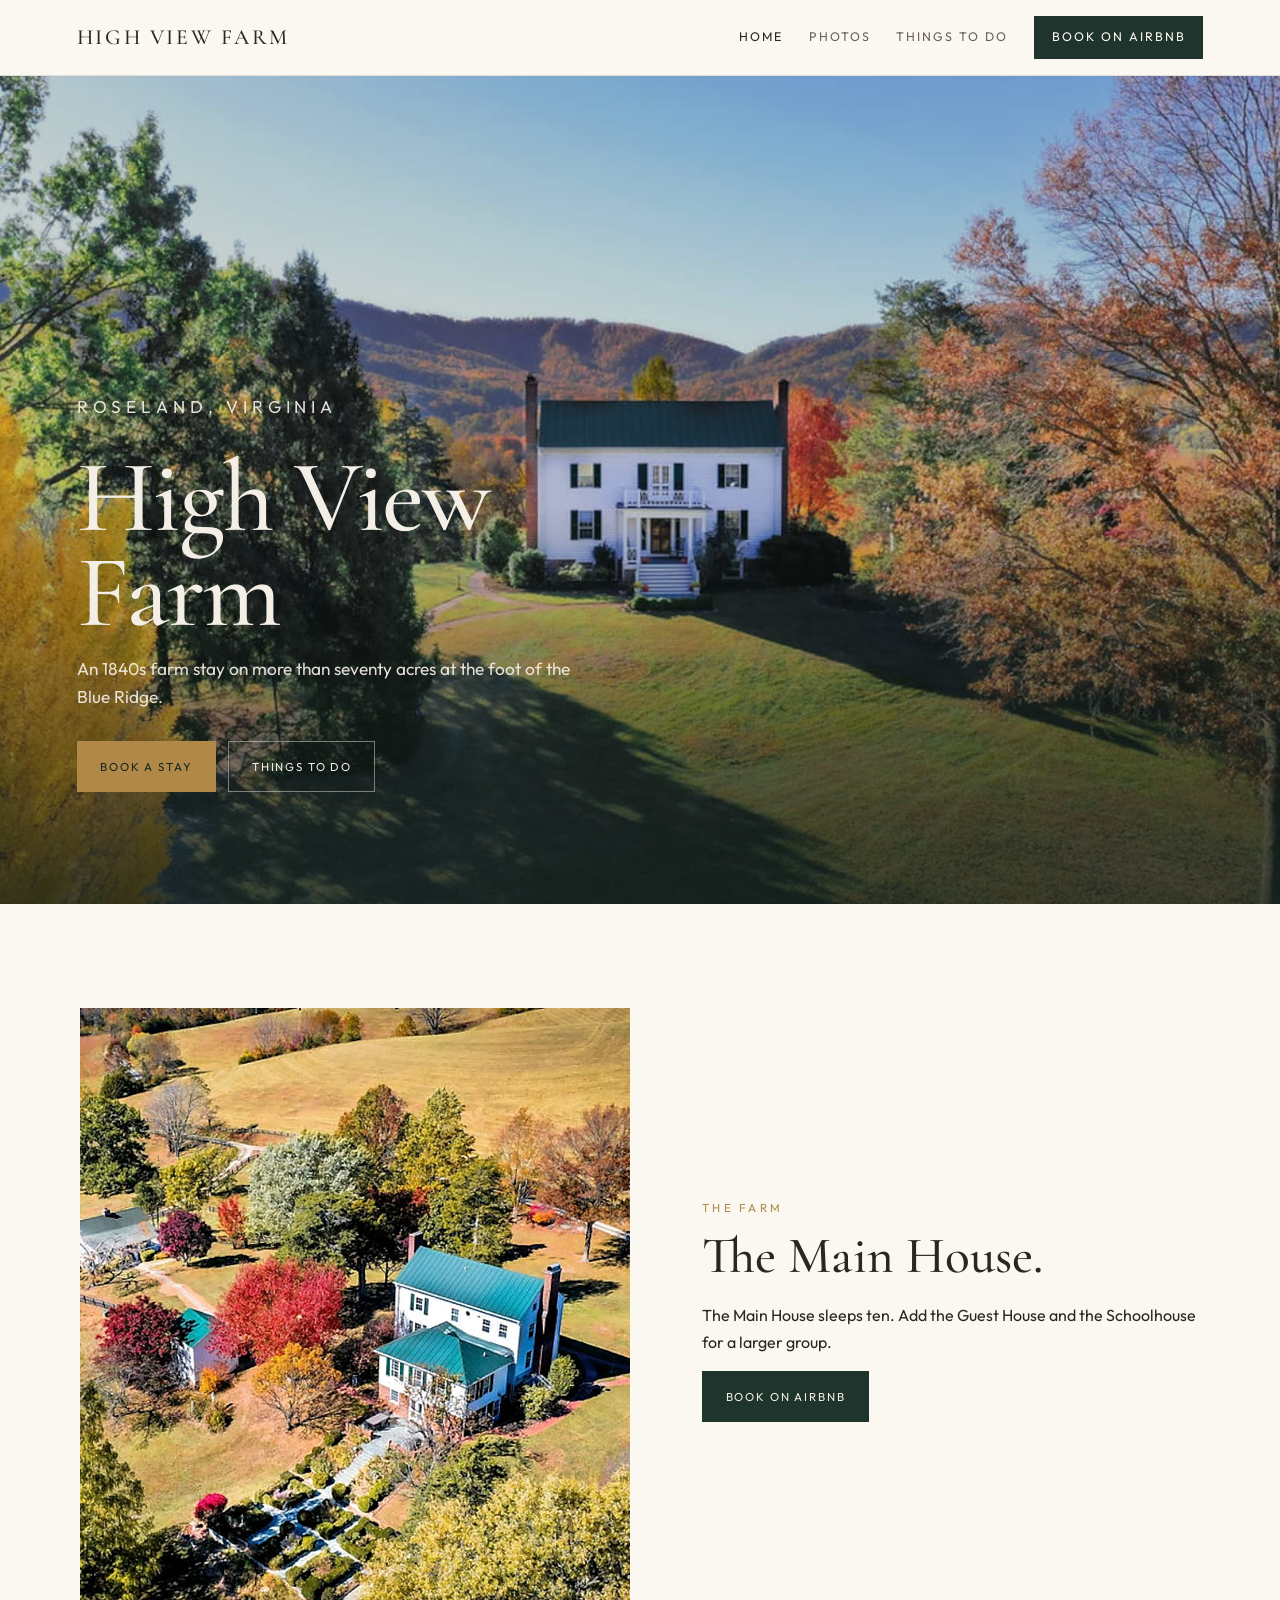
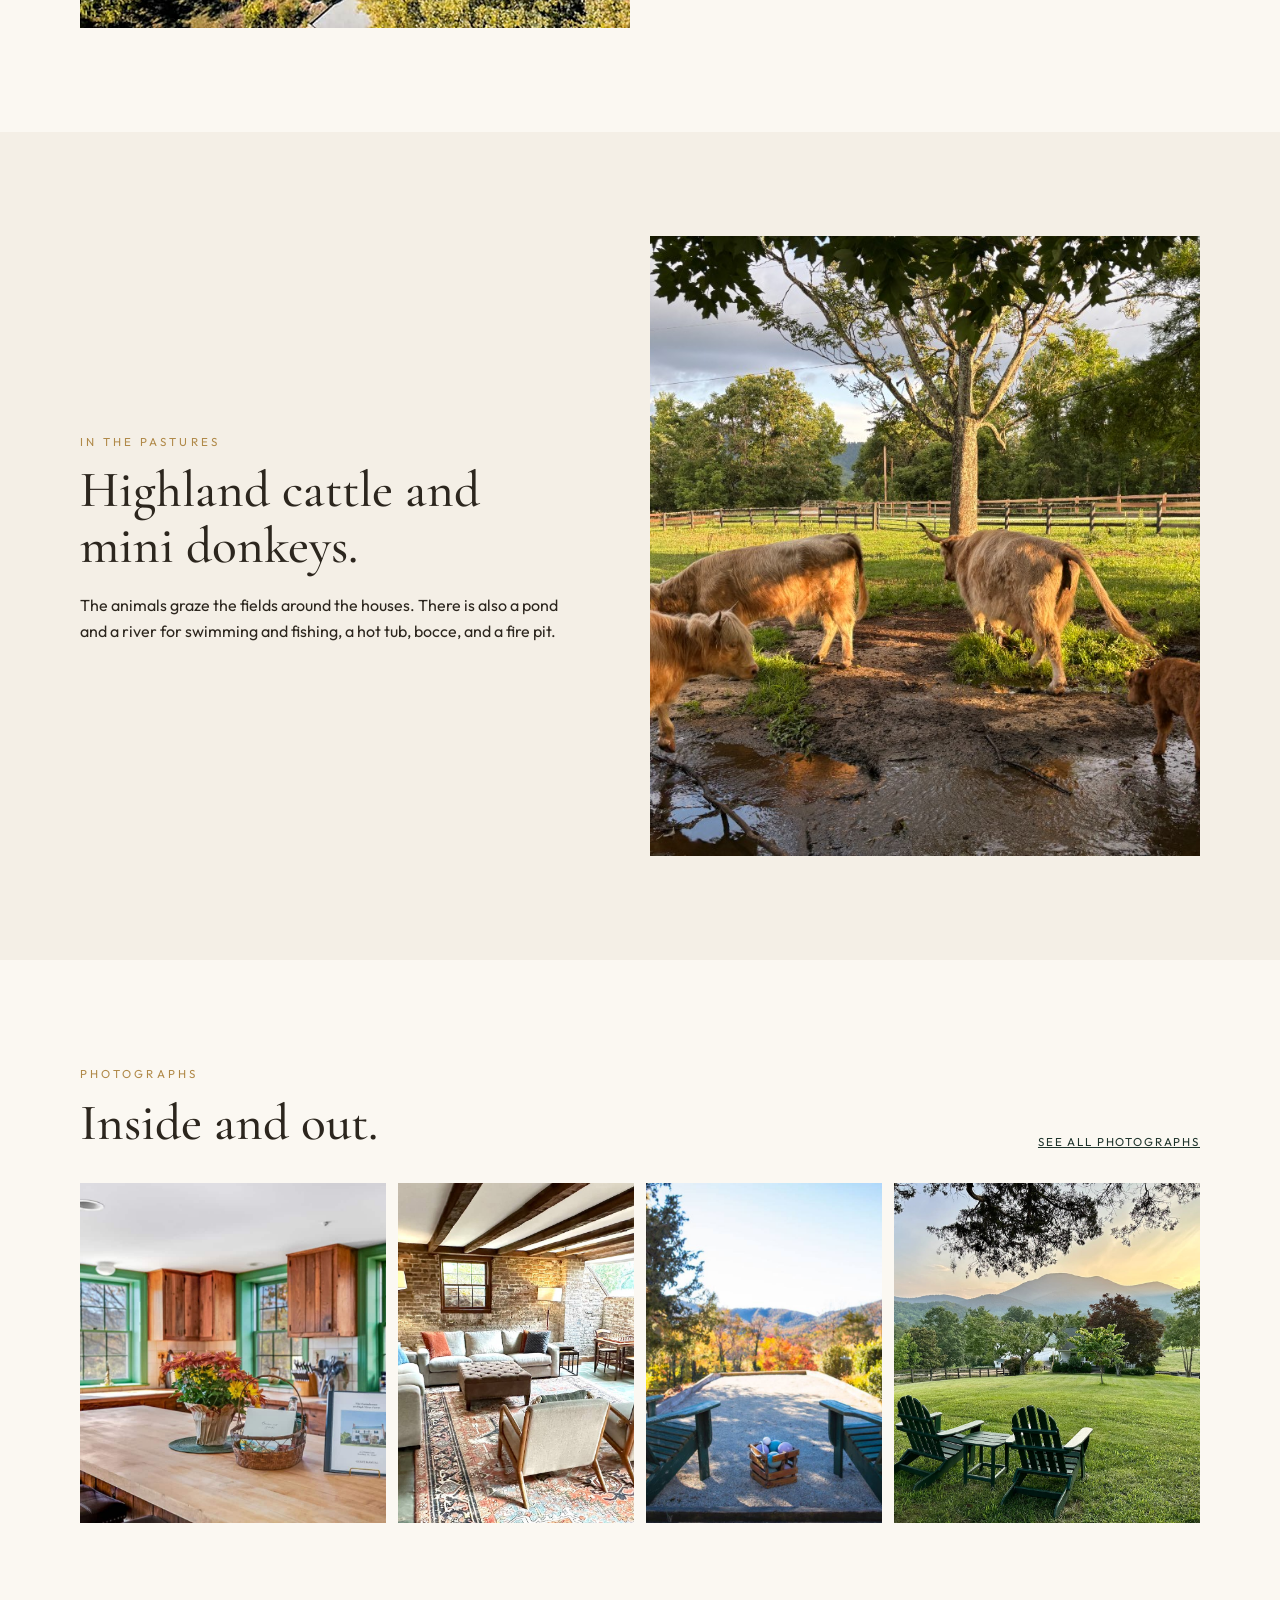
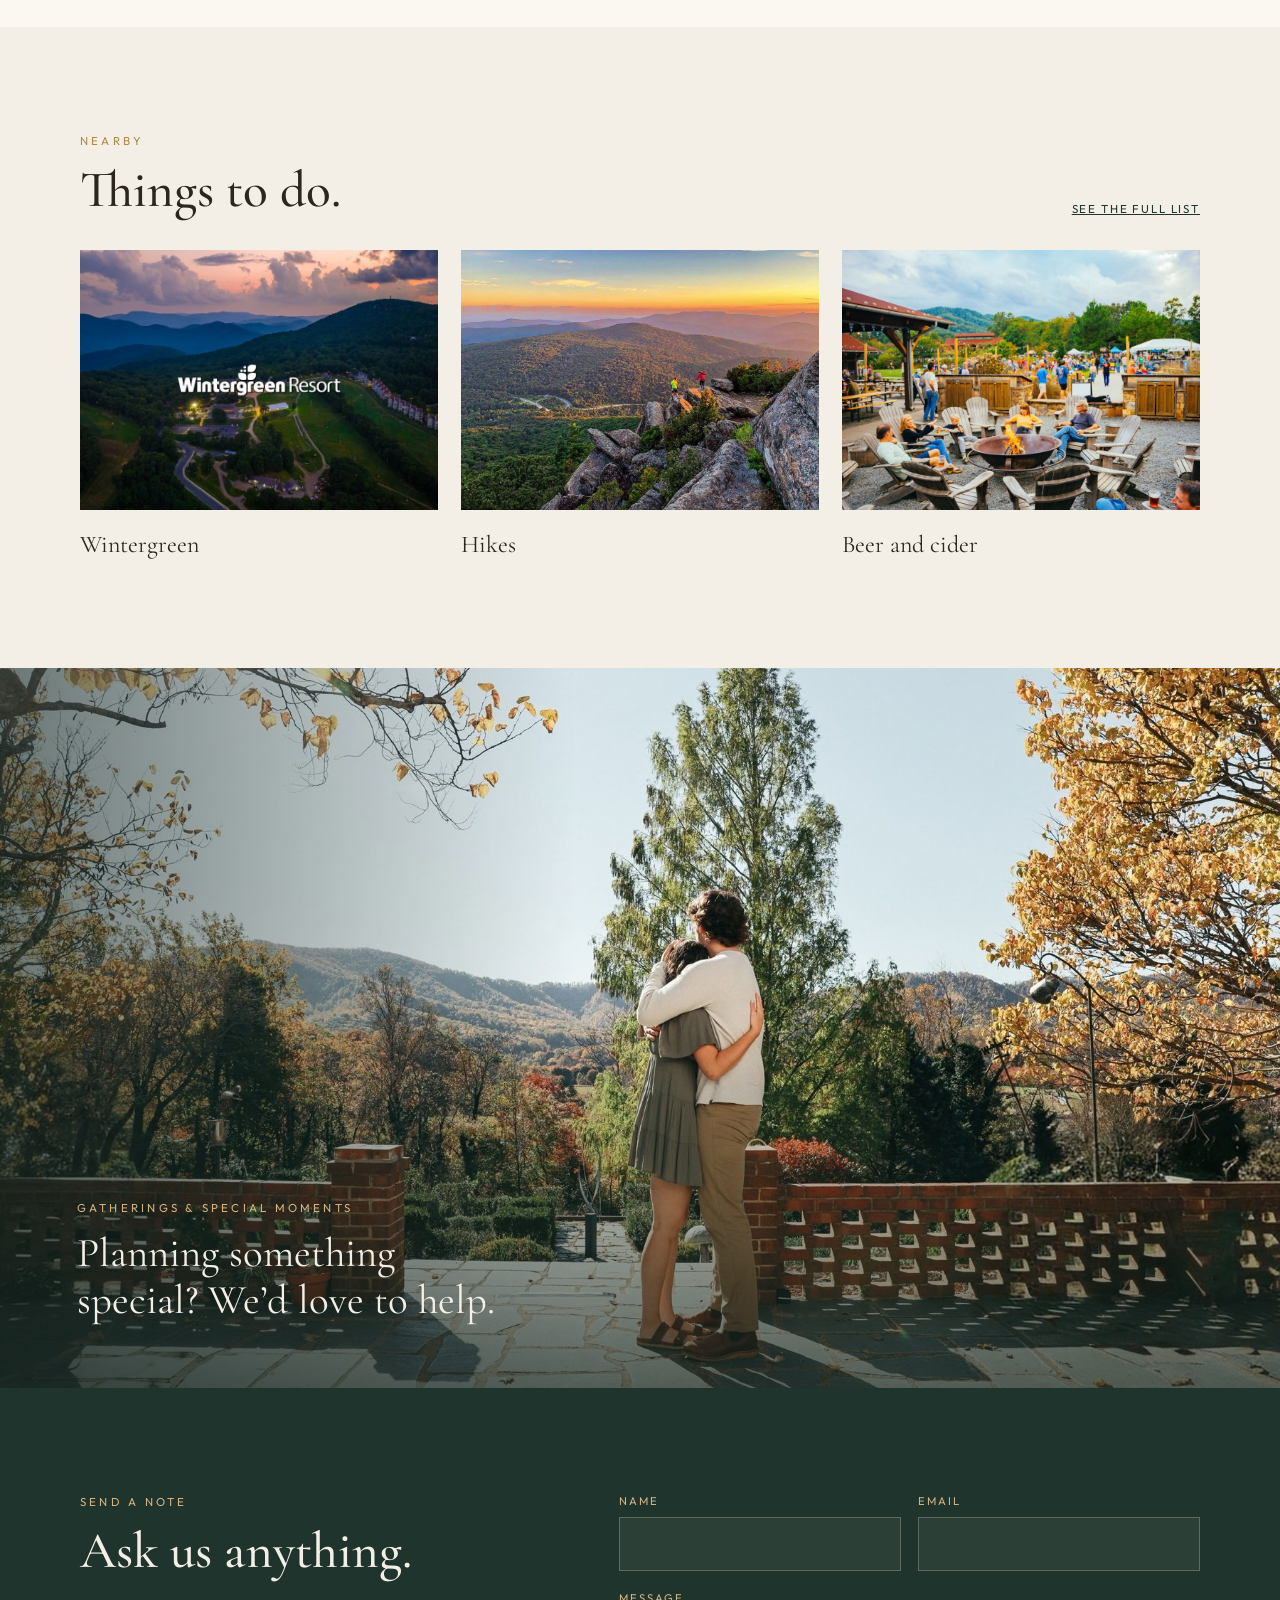
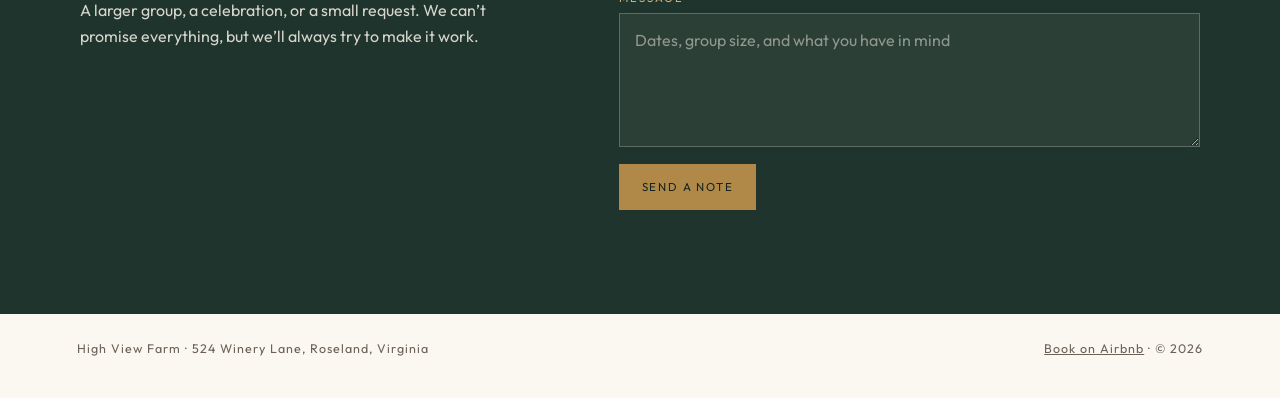
==== commit 987d8678: "Use sharpened aerial photo as the farm section image Co-Authored-By: Claude Opus 5.5 <noreply@anthro" ====
--- a/index.html
+++ b/index.html
@@ -59,8 +59,9 @@
       <section class="section">
         <div class="section-inner split">
           <img
-            src="images/house.jpg"
-            alt="The white clapboard Main House on its lawn, with black shutters and a front porch"
+            class="aerial"
+            src="images/aerial.jpg"
+            alt="Aerial view of the Main House, Guest House, Schoolhouse, barn, and boxwood garden in fall color"
           />
           <div>
             <p class="kicker">The farm</p>
--- a/styles.css
+++ b/styles.css
@@ -547,6 +547,10 @@
 }
 
 /* Home page */
+.split img.aerial {
+  object-position: 62% 50%;
+}
+
 .section-head {
   display: flex;
   justify-content: space-between;
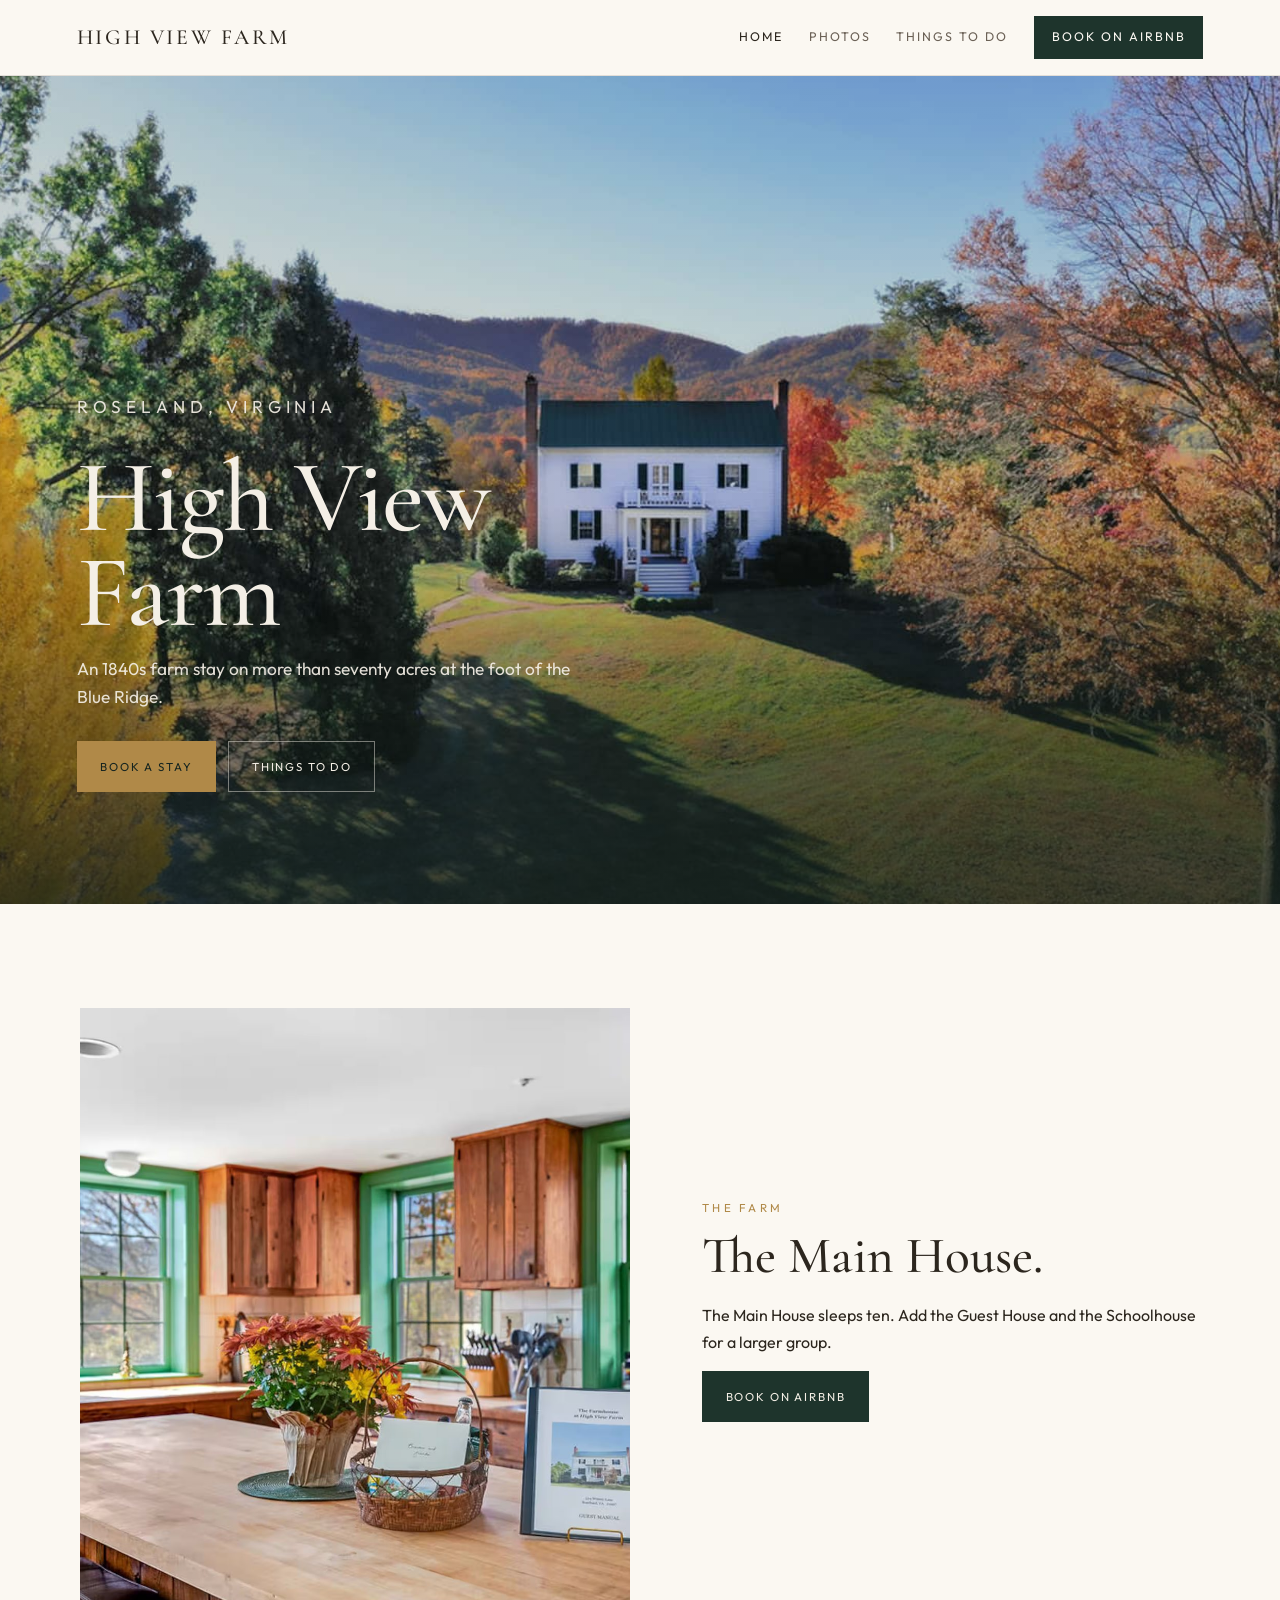
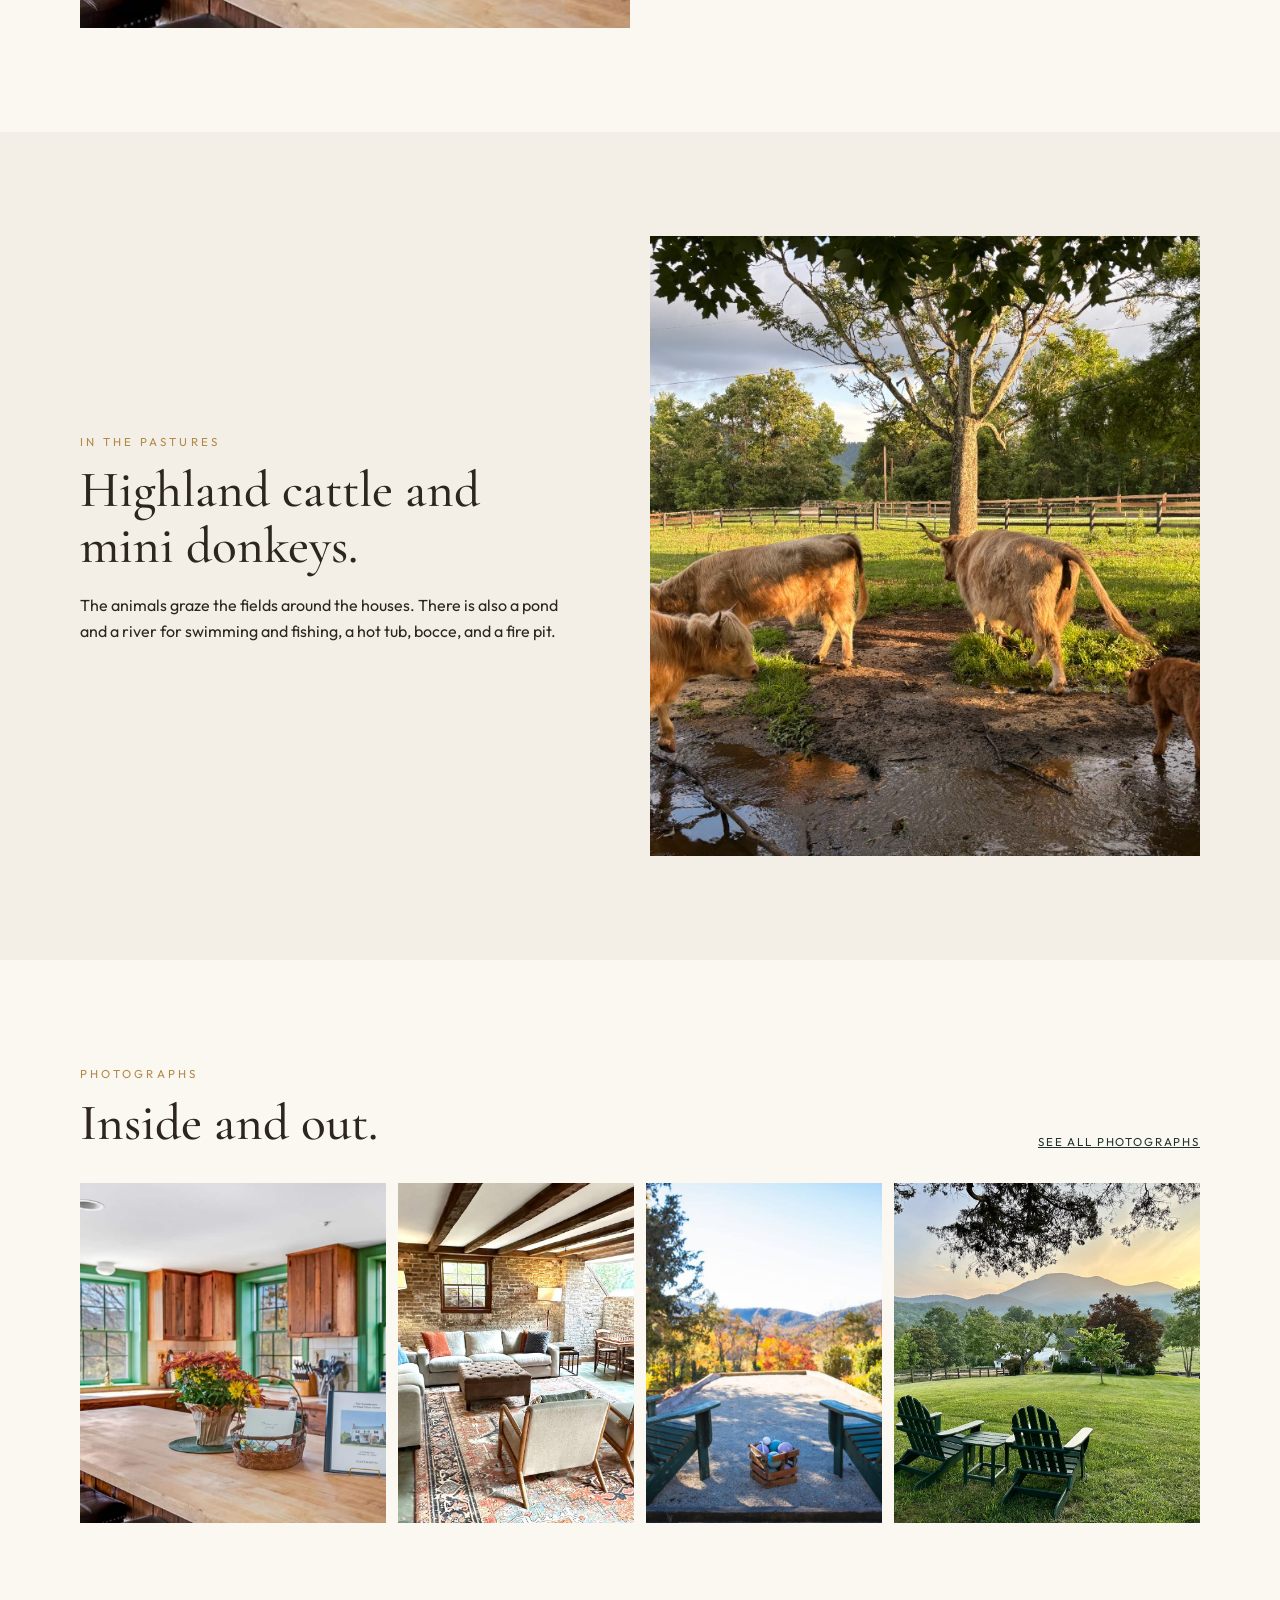
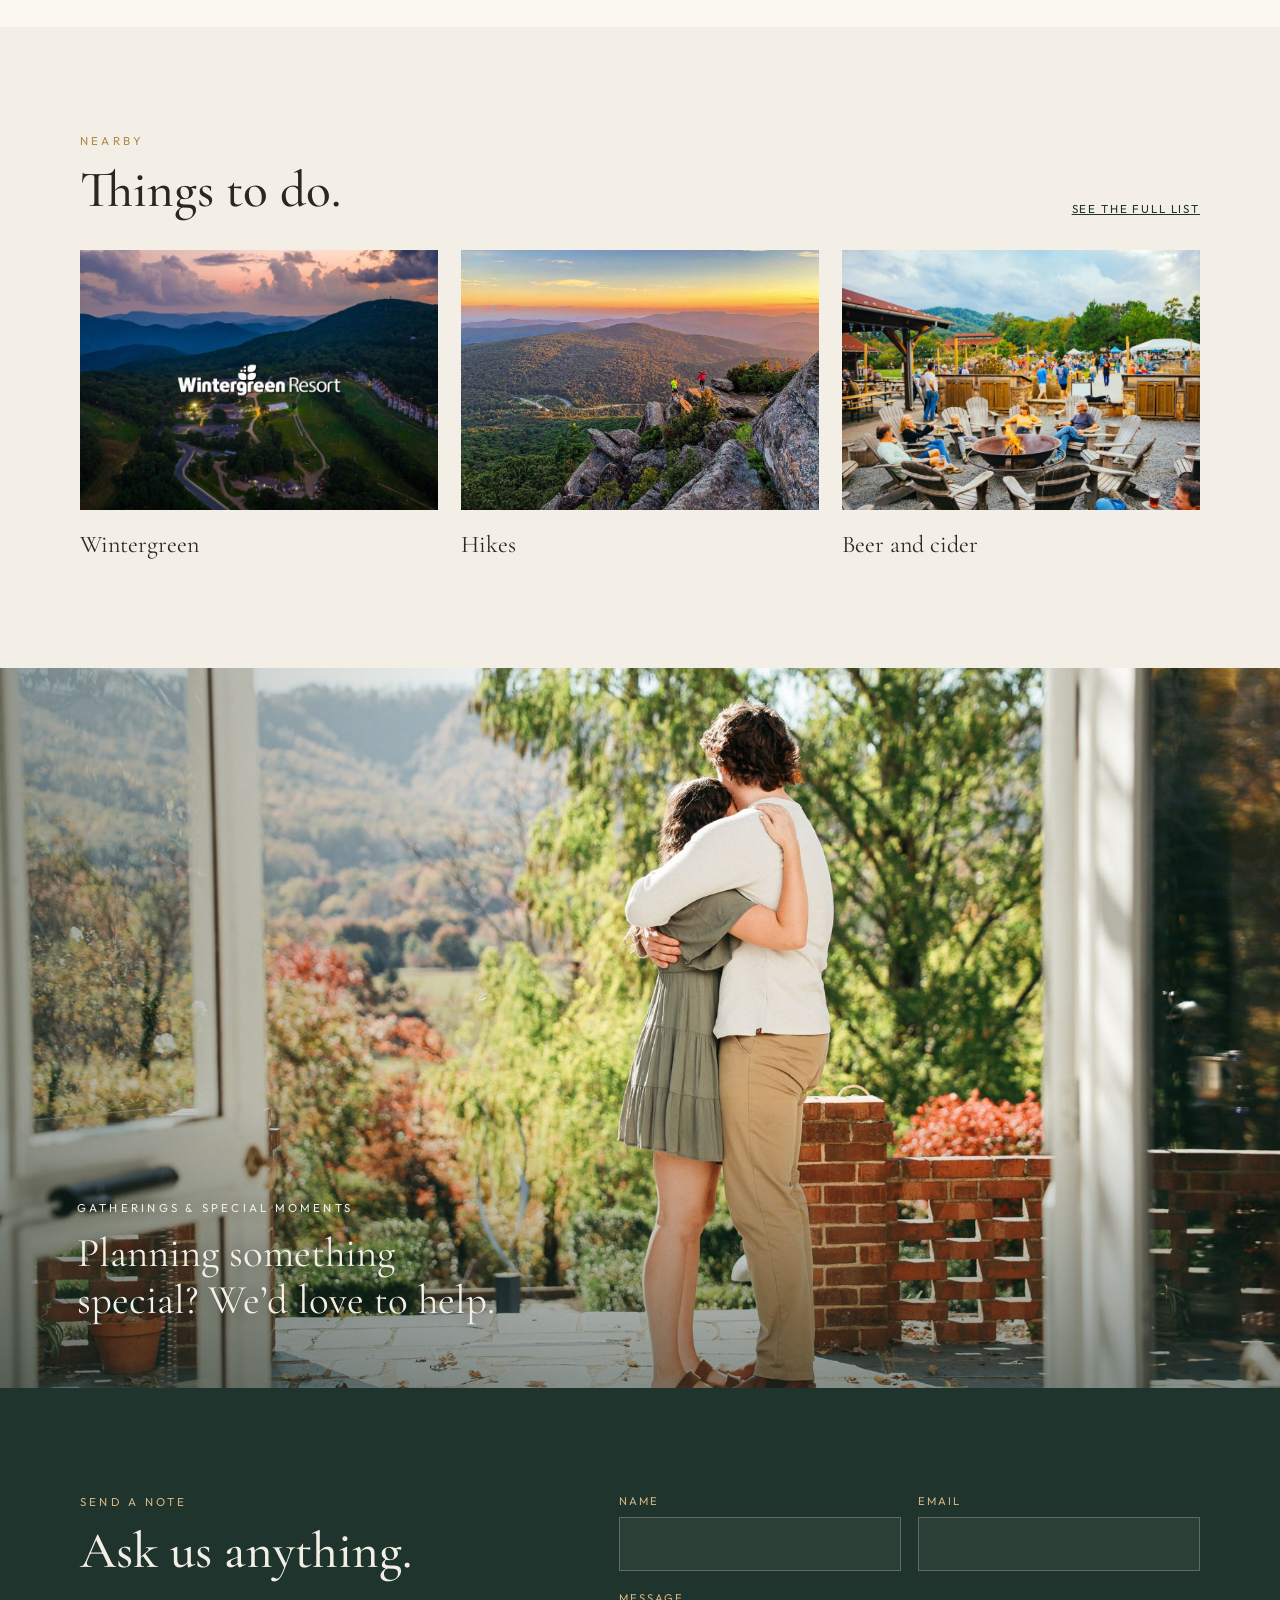
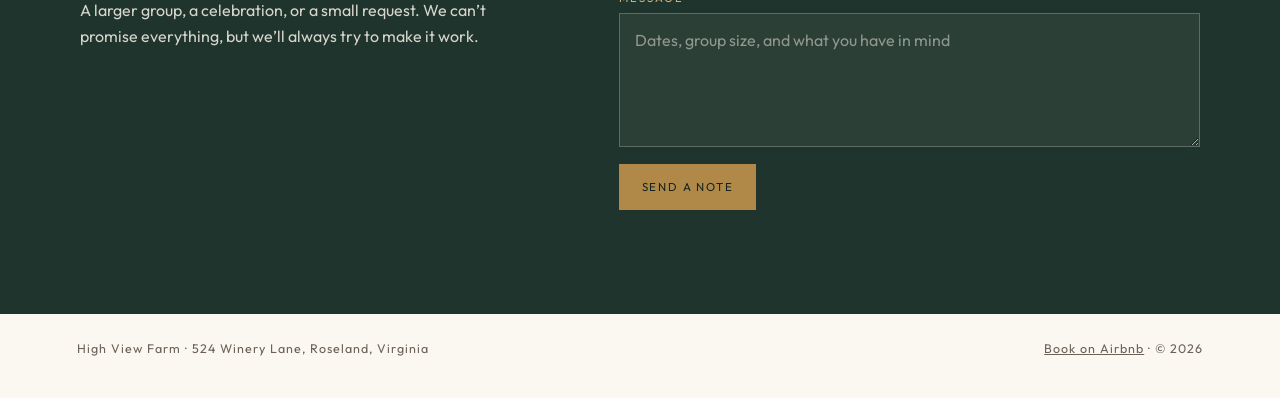
==== commit 0fd7b9f4: "Use kitchen and doorway photos on home page, lighten couple overlay Co-Authored-By: Claude Opus 5.5 " ====
--- a/index.html
+++ b/index.html
@@ -59,9 +59,8 @@
       <section class="section">
         <div class="section-inner split">
           <img
-            class="aerial"
-            src="images/aerial.jpg"
-            alt="Aerial view of the Main House, Guest House, Schoolhouse, barn, and boxwood garden in fall color"
+            src="images/kitchen-welcome.jpg"
+            alt="The farmhouse kitchen at High View, set to welcome guests"
           />
           <div>
             <p class="kicker">The farm</p>
@@ -139,8 +138,8 @@
 
       <section class="gathering">
         <img
-          src="images/terrace.jpg"
-          alt="A couple embracing on the brick terrace, with fall color and the mountains beyond"
+          src="images/doorway.jpg"
+          alt="A couple embracing on the brick terrace, seen through the open French doors"
           loading="lazy"
         />
         <div class="gathering-copy">
--- a/styles.css
+++ b/styles.css
@@ -624,6 +624,7 @@
   width: 100%;
   height: 100%;
   object-fit: cover;
+  object-position: center 60%;
 }
 
 .gathering::after {
@@ -631,8 +632,8 @@
   position: absolute;
   inset: 0;
   background:
-    linear-gradient(to right, rgba(21, 36, 31, 0.6) 0%, rgba(21, 36, 31, 0) 45%),
-    linear-gradient(to top, rgba(21, 36, 31, 0.7) 0%, rgba(21, 36, 31, 0) 50%);
+    linear-gradient(to right, rgba(21, 36, 31, 0.35) 0%, rgba(21, 36, 31, 0) 45%),
+    linear-gradient(to top, rgba(21, 36, 31, 0.5) 0%, rgba(21, 36, 31, 0) 40%);
 }
 
 .gathering-copy {
@@ -642,8 +643,12 @@
   padding: 0 6vw 4rem;
 }
 
+.gathering-copy {
+  text-shadow: 0 1px 14px rgba(21, 36, 31, 0.45);
+}
+
 .gathering-copy .kicker {
-  color: var(--gold-soft);
+  color: var(--cream);
 }
 
 .gathering-copy p:not(.kicker) {
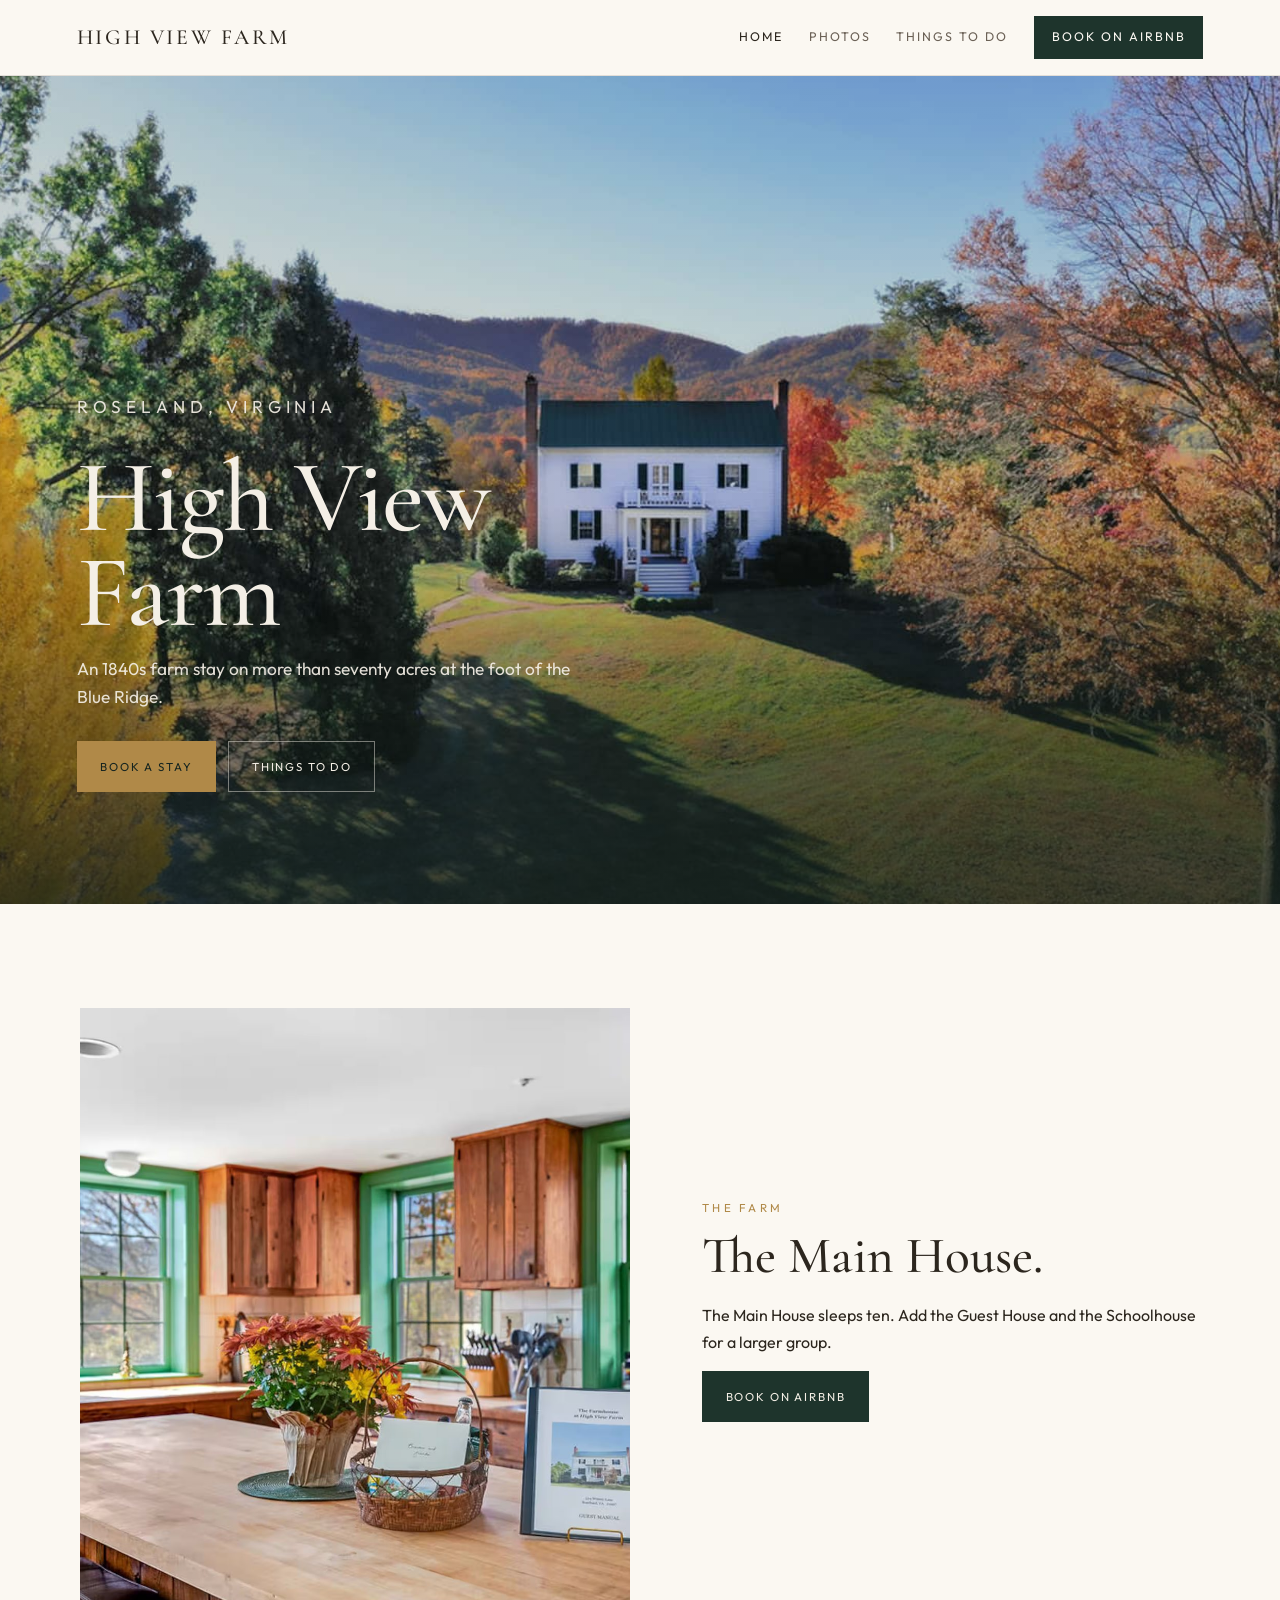
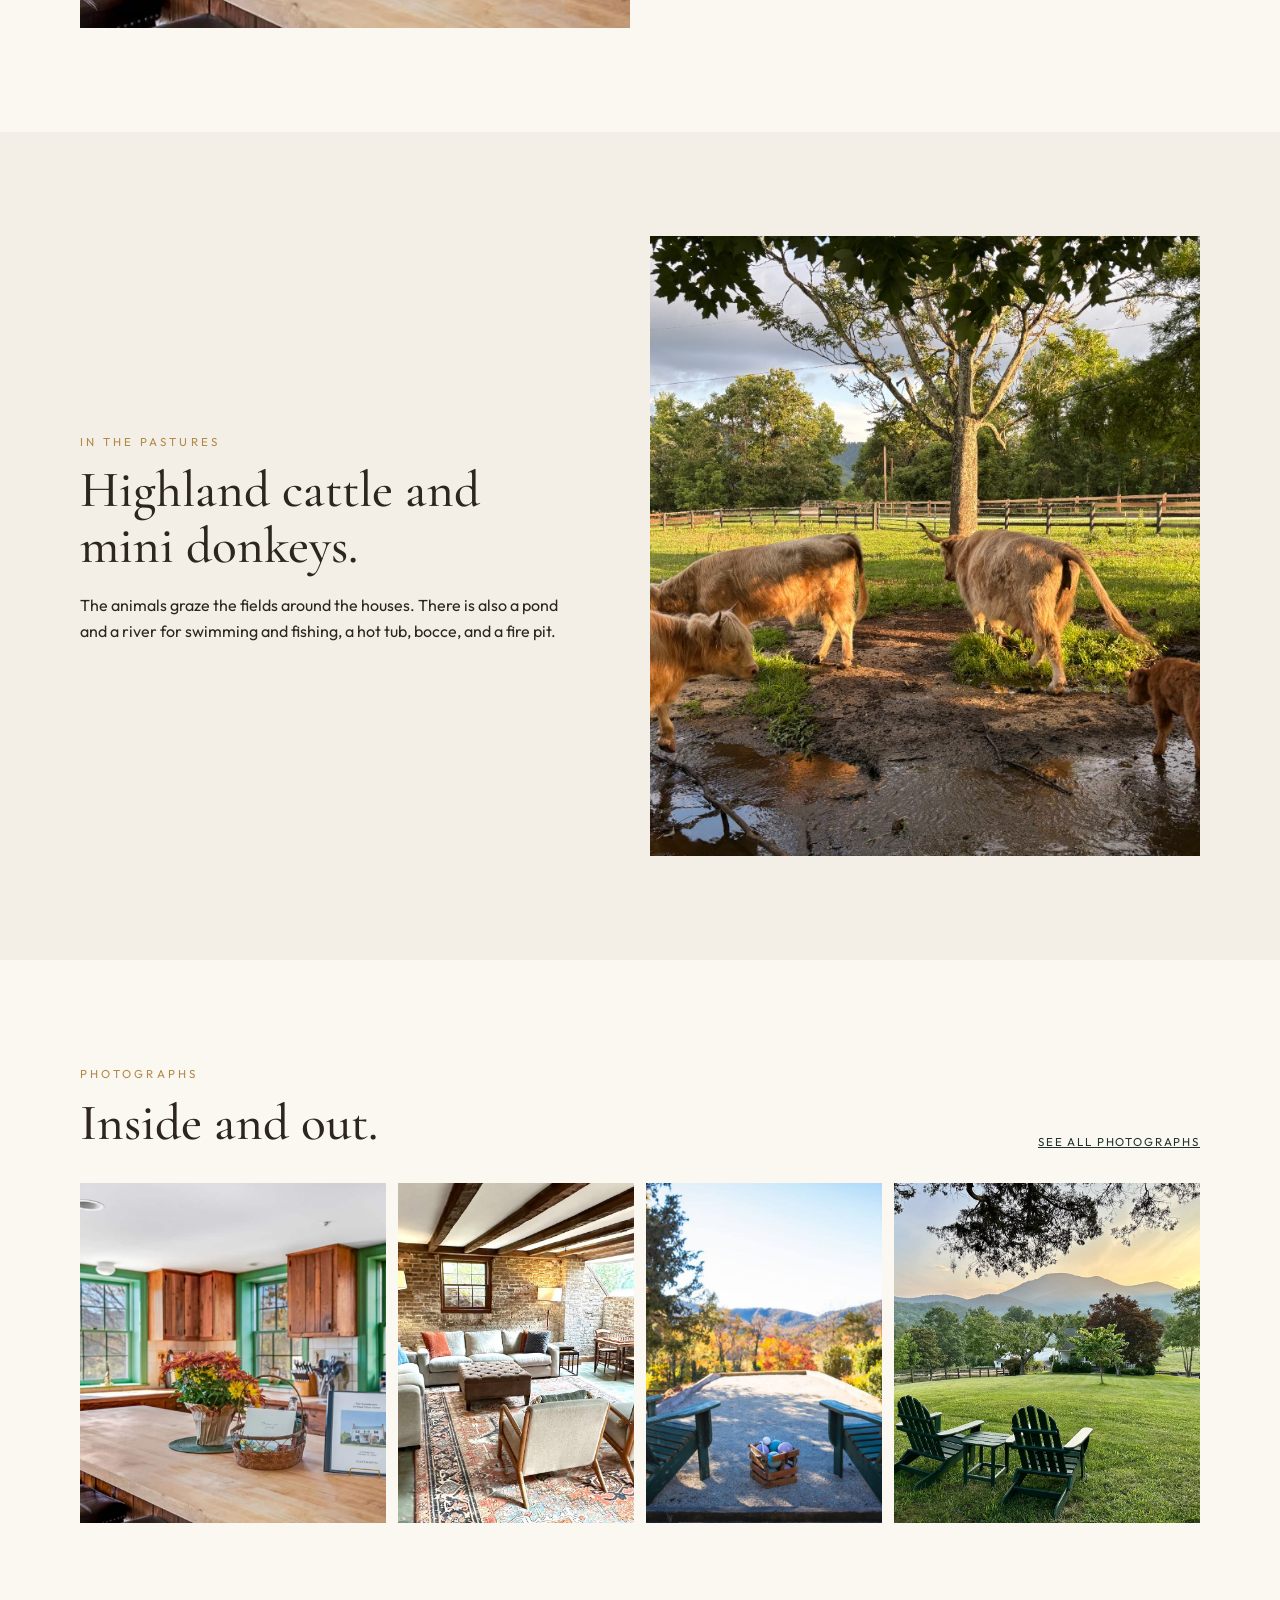
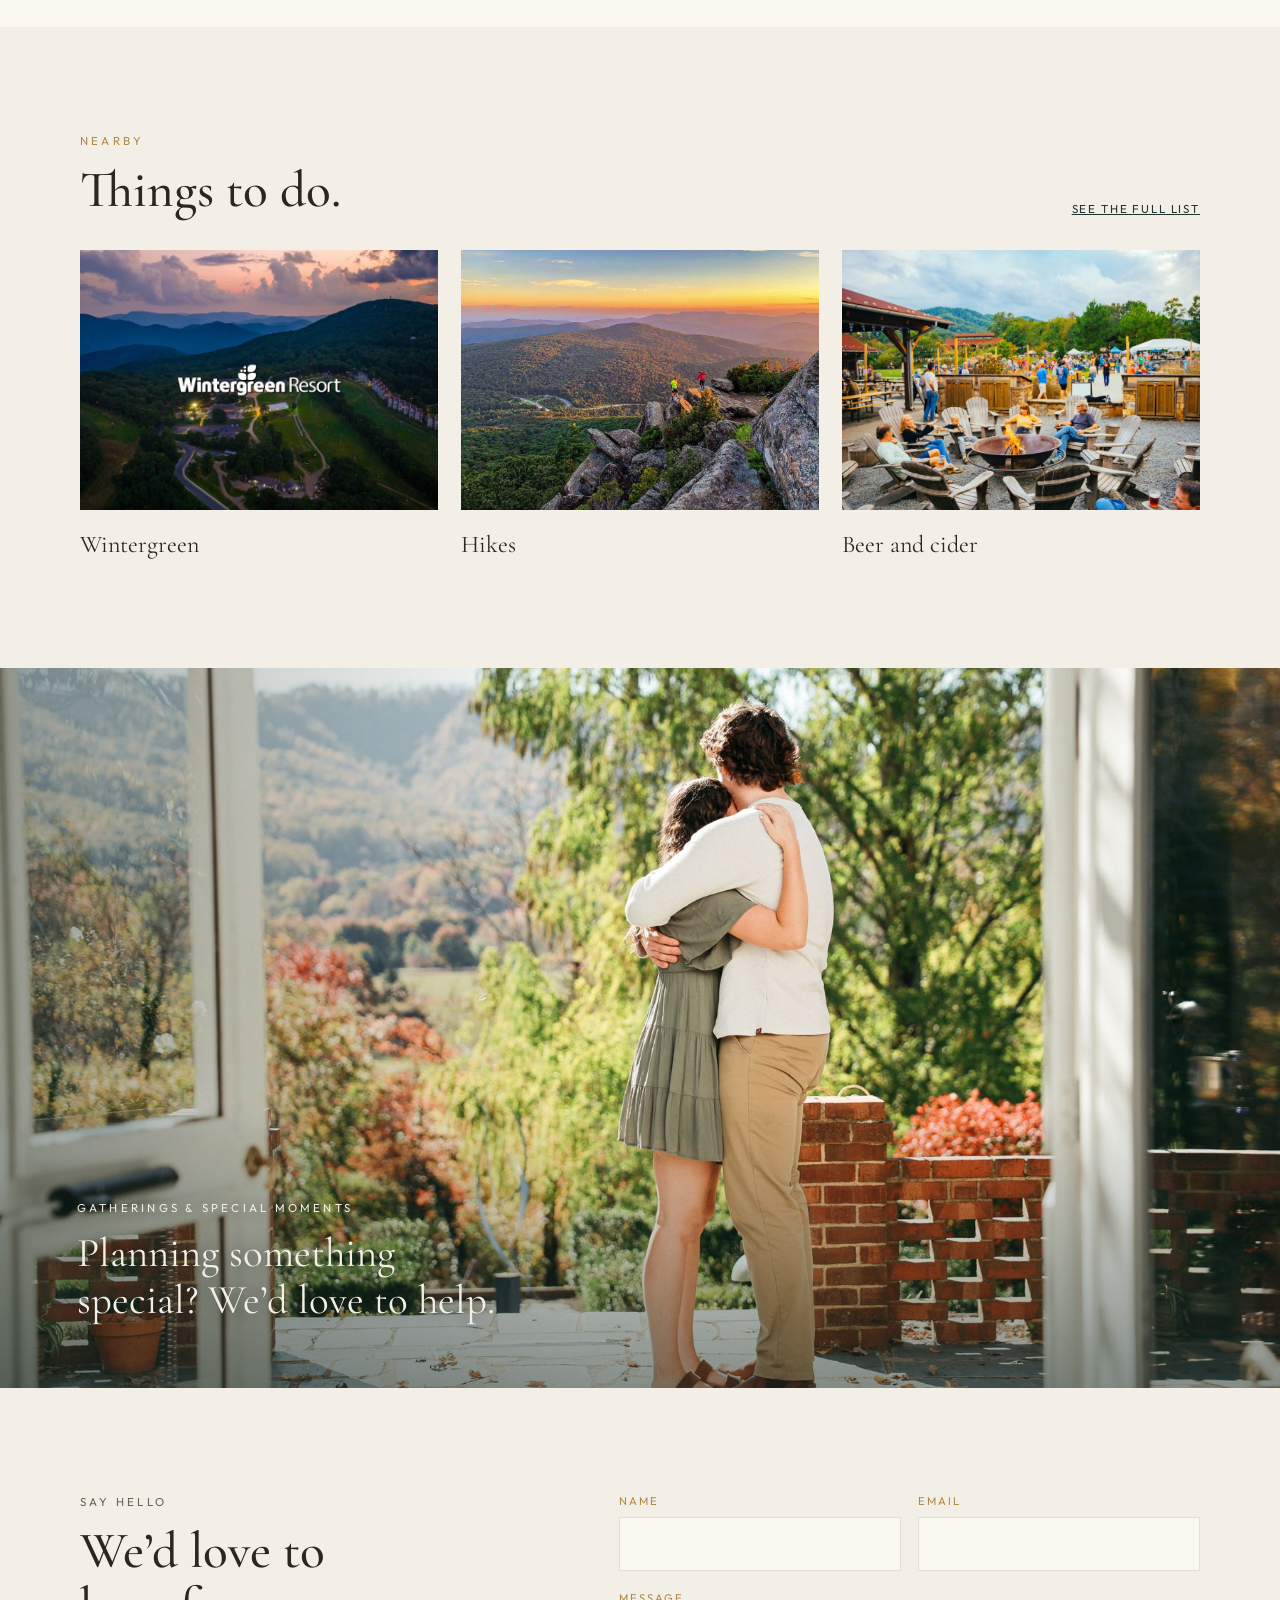
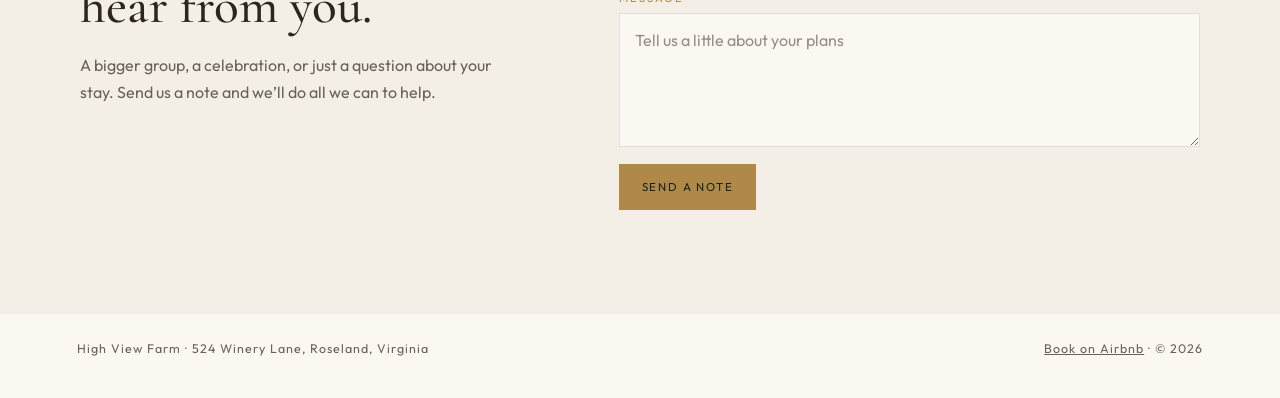
==== commit 27f48557: "Soften note section to cream with warmer wording Co-Authored-By: Claude Opus 5.5 <noreply@anthropic." ====
--- a/index.html
+++ b/index.html
@@ -151,11 +151,11 @@
       <section class="section inquire" id="inquire">
         <div class="section-inner inquire-inner">
           <div>
-            <p class="kicker">Send a note</p>
-            <h2>Ask us anything.</h2>
+            <p class="kicker">Say hello</p>
+            <h2>We’d love to hear from&nbsp;you.</h2>
             <p>
-              A larger group, a celebration, or a small request. We can’t
-              promise everything, but we’ll always try to make it&nbsp;work.
+              A bigger group, a celebration, or just a question about your stay.
+              Send us a note and we’ll do all we can to&nbsp;help.
             </p>
           </div>
           <form class="inquire-form" id="inquire-form">
@@ -169,7 +169,7 @@
             </label>
             <label class="full">
               <span>Message</span>
-              <textarea name="message" rows="4" placeholder="Dates, group size, and what you have in mind" required></textarea>
+              <textarea name="message" rows="4" placeholder="Tell us a little about your plans" required></textarea>
             </label>
             <button class="btn btn-gold" type="submit">Send a note</button>
           </form>
--- a/styles.css
+++ b/styles.css
@@ -660,16 +660,16 @@
 }
 
 .inquire {
-  background: var(--forest);
-  color: var(--cream);
-}
-
-.inquire .kicker {
-  color: var(--gold-soft);
+  background: var(--cream);
+  color: var(--ink);
+}
+
+.inquire h2 {
+  text-wrap: balance;
 }
 
 .inquire p {
-  color: rgba(244, 239, 230, 0.86);
+  color: var(--muted);
   max-width: 26rem;
   text-wrap: pretty;
 }
@@ -700,27 +700,27 @@
   font-size: 0.7rem;
   letter-spacing: 0.18em;
   text-transform: uppercase;
-  color: var(--gold-soft);
+  color: var(--gold);
 }
 
 .inquire-form input,
 .inquire-form textarea {
   font: inherit;
-  color: var(--cream);
-  background: rgba(244, 239, 230, 0.06);
-  border: 1px solid rgba(244, 239, 230, 0.25);
+  color: var(--ink);
+  background: var(--paper);
+  border: 1px solid var(--line);
   padding: 0.8rem 0.9rem;
   border-radius: 0;
 }
 
 .inquire-form textarea::placeholder {
-  color: rgba(244, 239, 230, 0.5);
+  color: rgba(107, 97, 86, 0.7);
 }
 
 .inquire-form input:focus,
 .inquire-form textarea:focus {
   outline: none;
-  border-color: var(--gold-soft);
+  border-color: var(--gold);
 }
 
 .inquire-form button {
@@ -759,7 +759,16 @@
   .gathering {
     display: block;
     min-height: 0;
-    background: var(--forest);
+    background: var(--cream);
+    color: var(--ink);
+  }
+
+  .gathering-copy {
+    text-shadow: none;
+  }
+
+  .gathering-copy .kicker {
+    color: var(--gold);
   }
 
   .gathering::after {
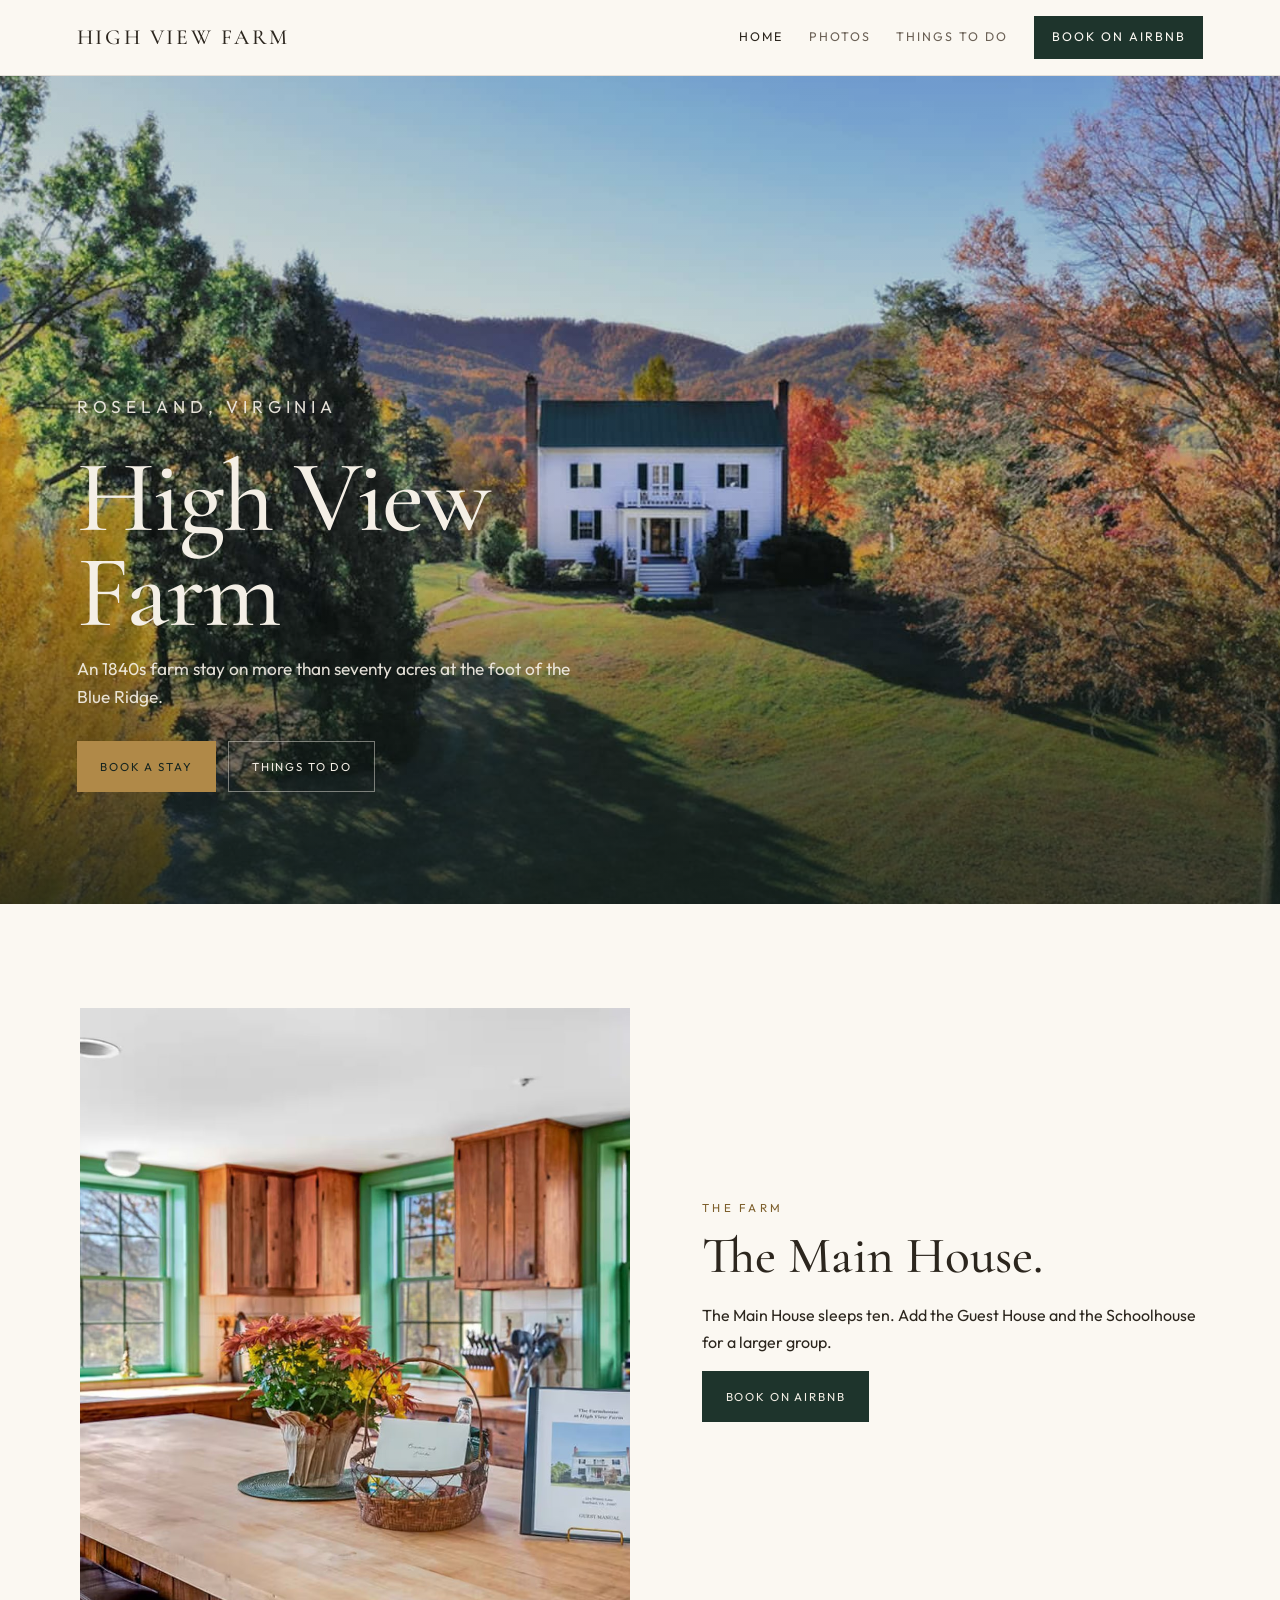
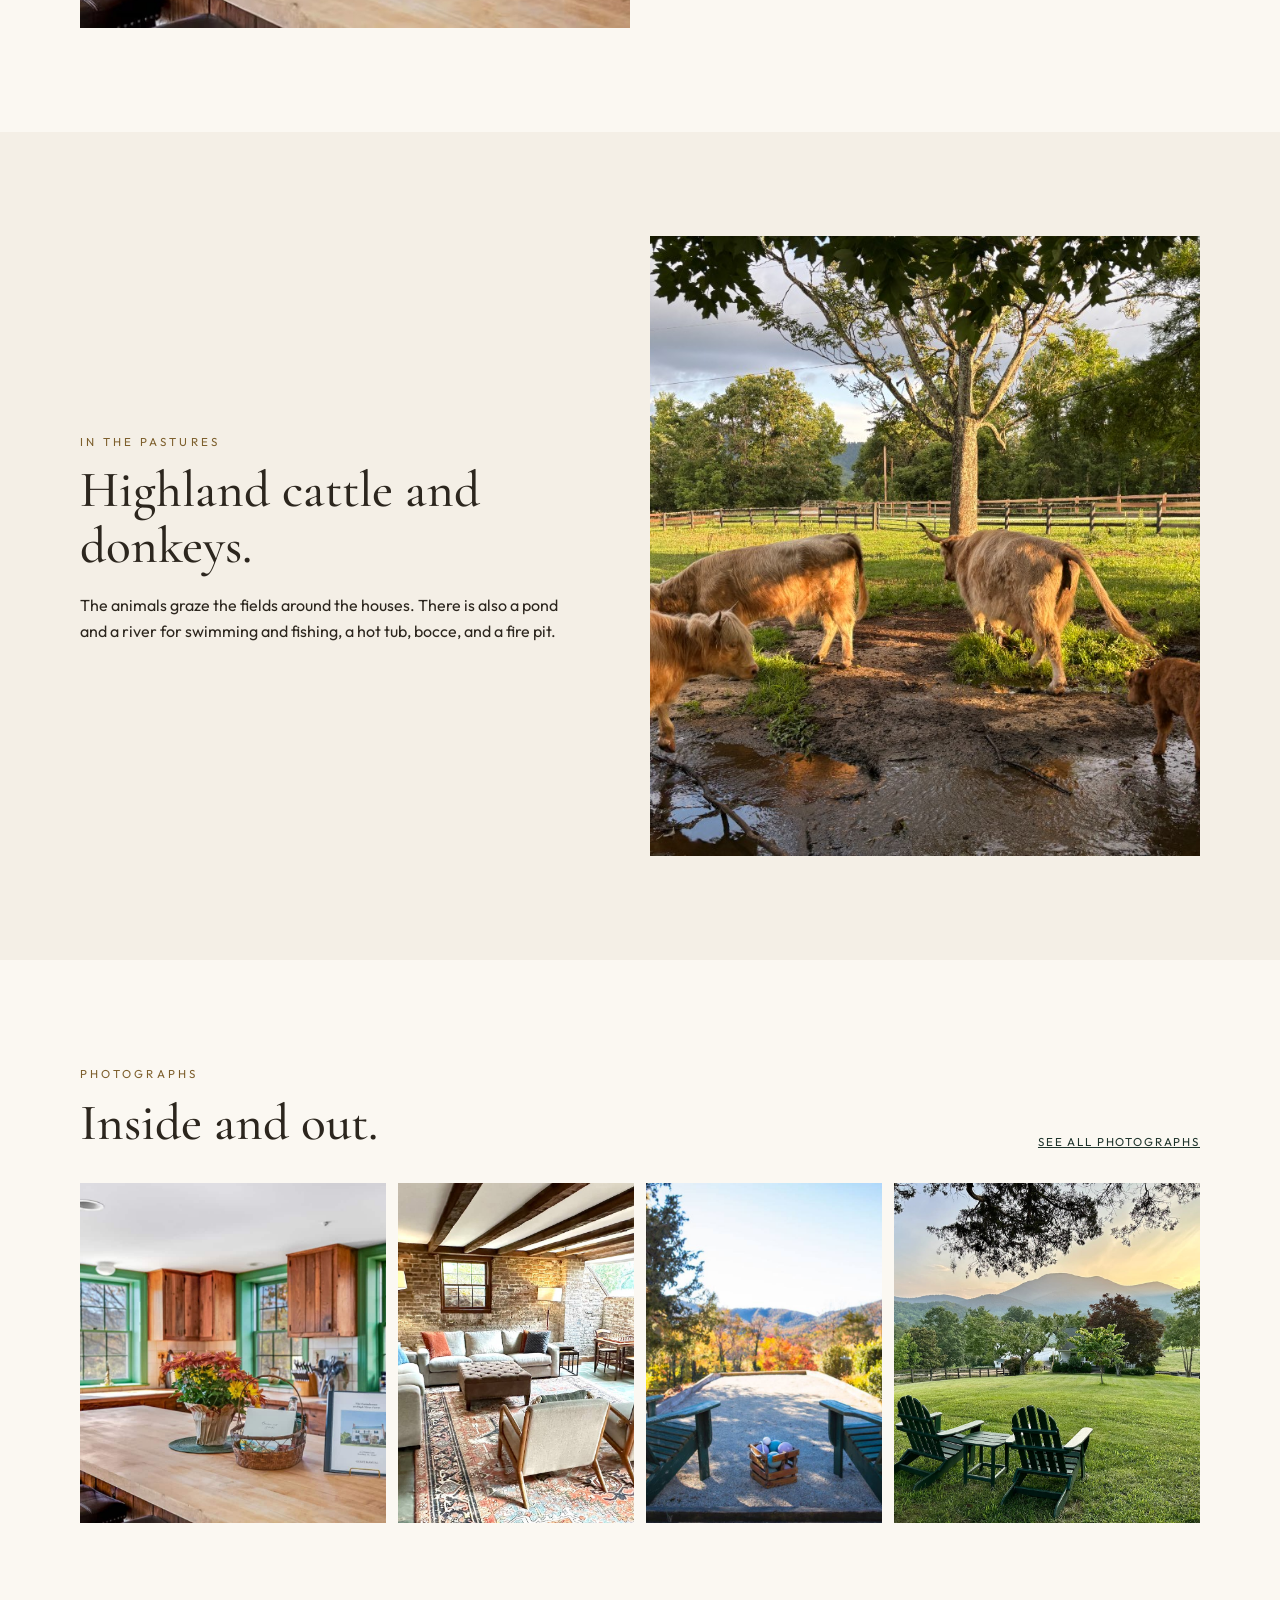
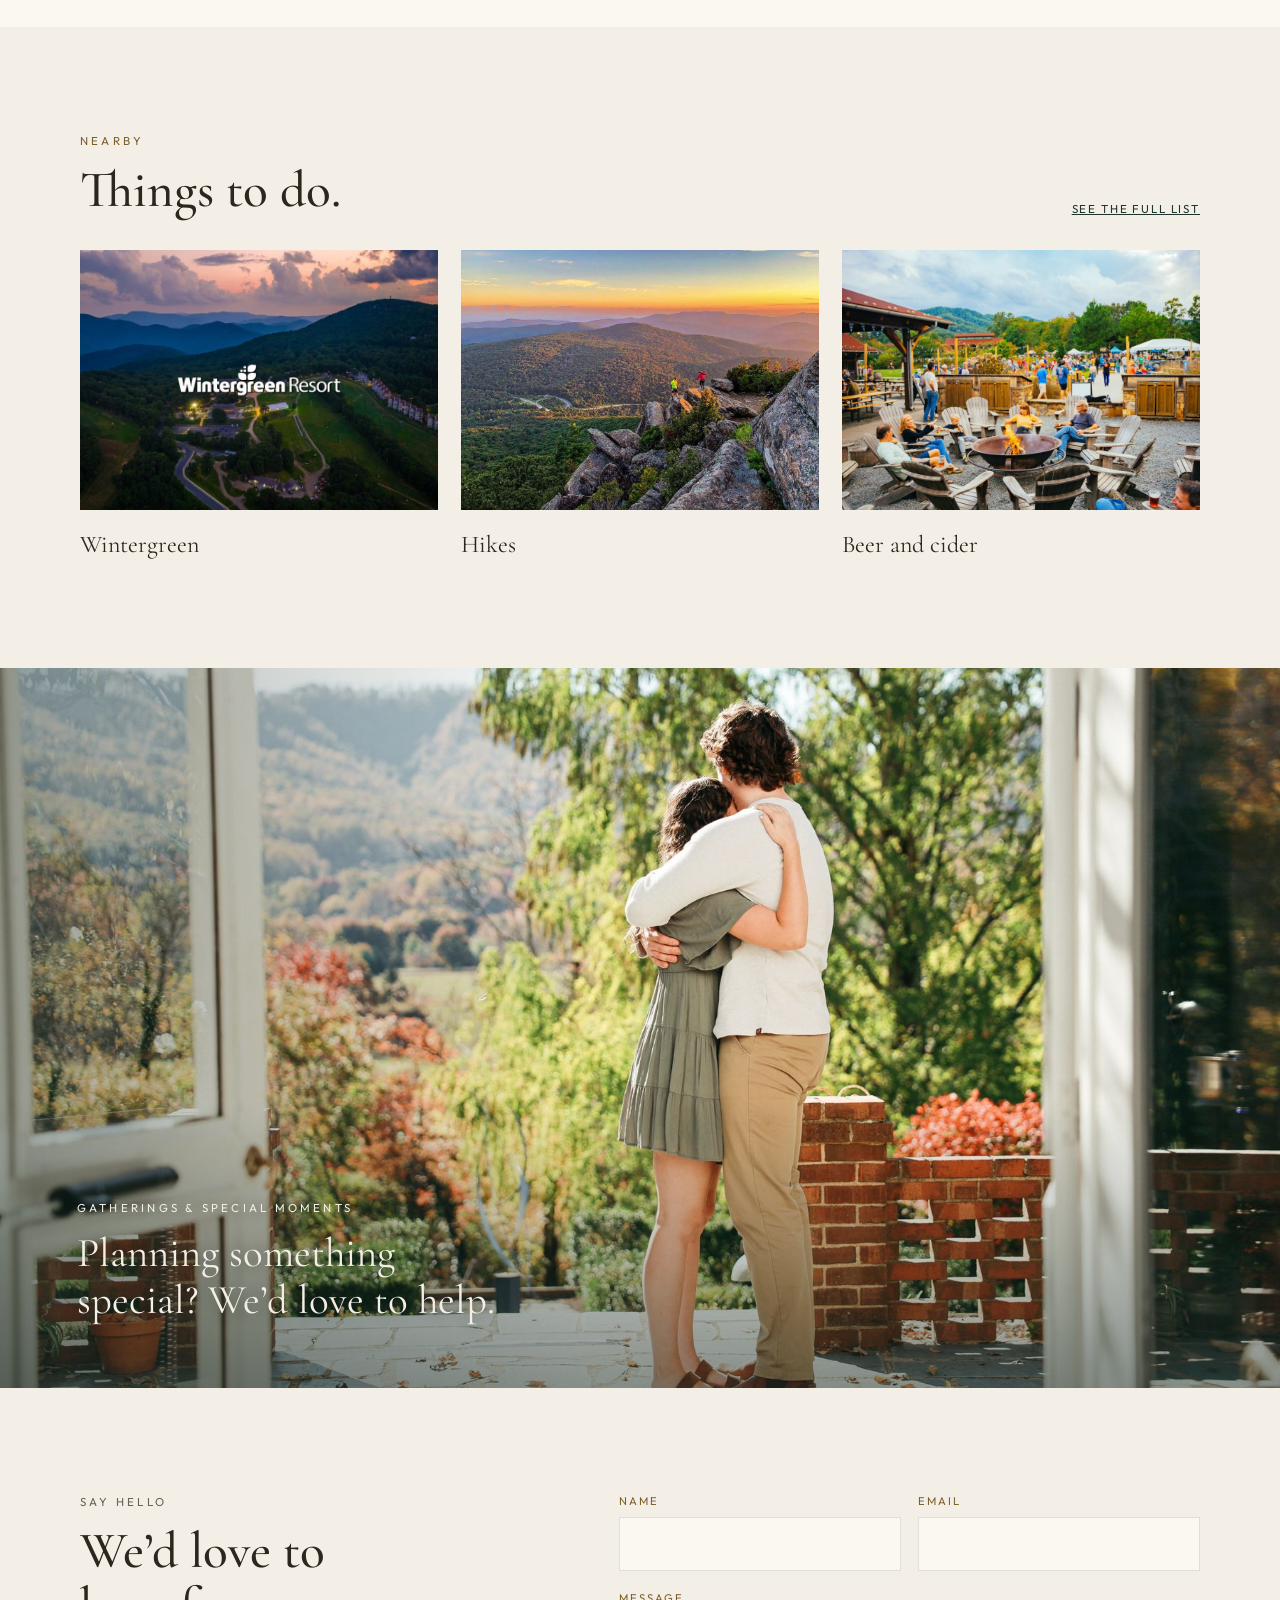
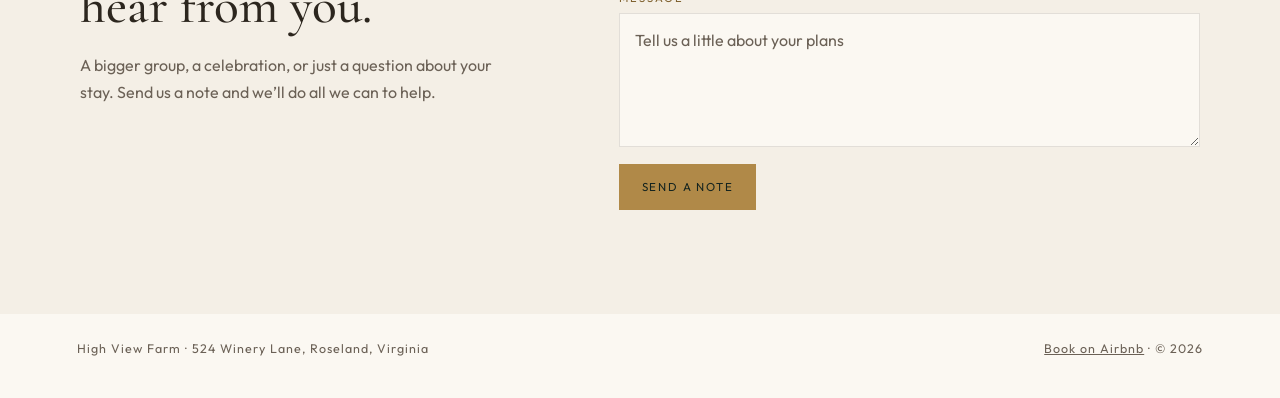
==== commit a9be3432: "Say donkeys instead of mini donkeys Co-Authored-By: Claude Opus 5.5 <noreply@anthropic.com> Claude-S" ====
--- a/index.html
+++ b/index.html
@@ -78,7 +78,7 @@
         <div class="section-inner split reverse">
           <div>
             <p class="kicker">In the pastures</p>
-            <h2>Highland cattle and mini donkeys.</h2>
+            <h2>Highland cattle and donkeys.</h2>
             <p>
               The animals graze the fields around the houses. There is also a
               pond and a river for swimming and fishing, a hot tub, bocce, and a
--- a/styles.css
+++ b/styles.css
@@ -7,6 +7,7 @@
   --forest-deep: #15241f;
   --gold: #b08948;
   --gold-soft: #d4b483;
+  --gold-ink: #7d5f2c;
   --line: rgba(44, 38, 30, 0.12);
   --serif: "Cormorant Garamond", "Times New Roman", serif;
   --sans: "Outfit", "Helvetica Neue", sans-serif;
@@ -176,7 +177,7 @@
 }
 
 .kicker {
-  color: var(--gold);
+  color: var(--gold-ink);
 }
 
 .hero h1 {
@@ -700,7 +701,7 @@
   font-size: 0.7rem;
   letter-spacing: 0.18em;
   text-transform: uppercase;
-  color: var(--gold);
+  color: var(--gold-ink);
 }
 
 .inquire-form input,
@@ -714,7 +715,7 @@
 }
 
 .inquire-form textarea::placeholder {
-  color: rgba(107, 97, 86, 0.7);
+  color: var(--muted);
 }
 
 .inquire-form input:focus,
@@ -768,7 +769,7 @@
   }
 
   .gathering-copy .kicker {
-    color: var(--gold);
+    color: var(--gold-ink);
   }
 
   .gathering::after {
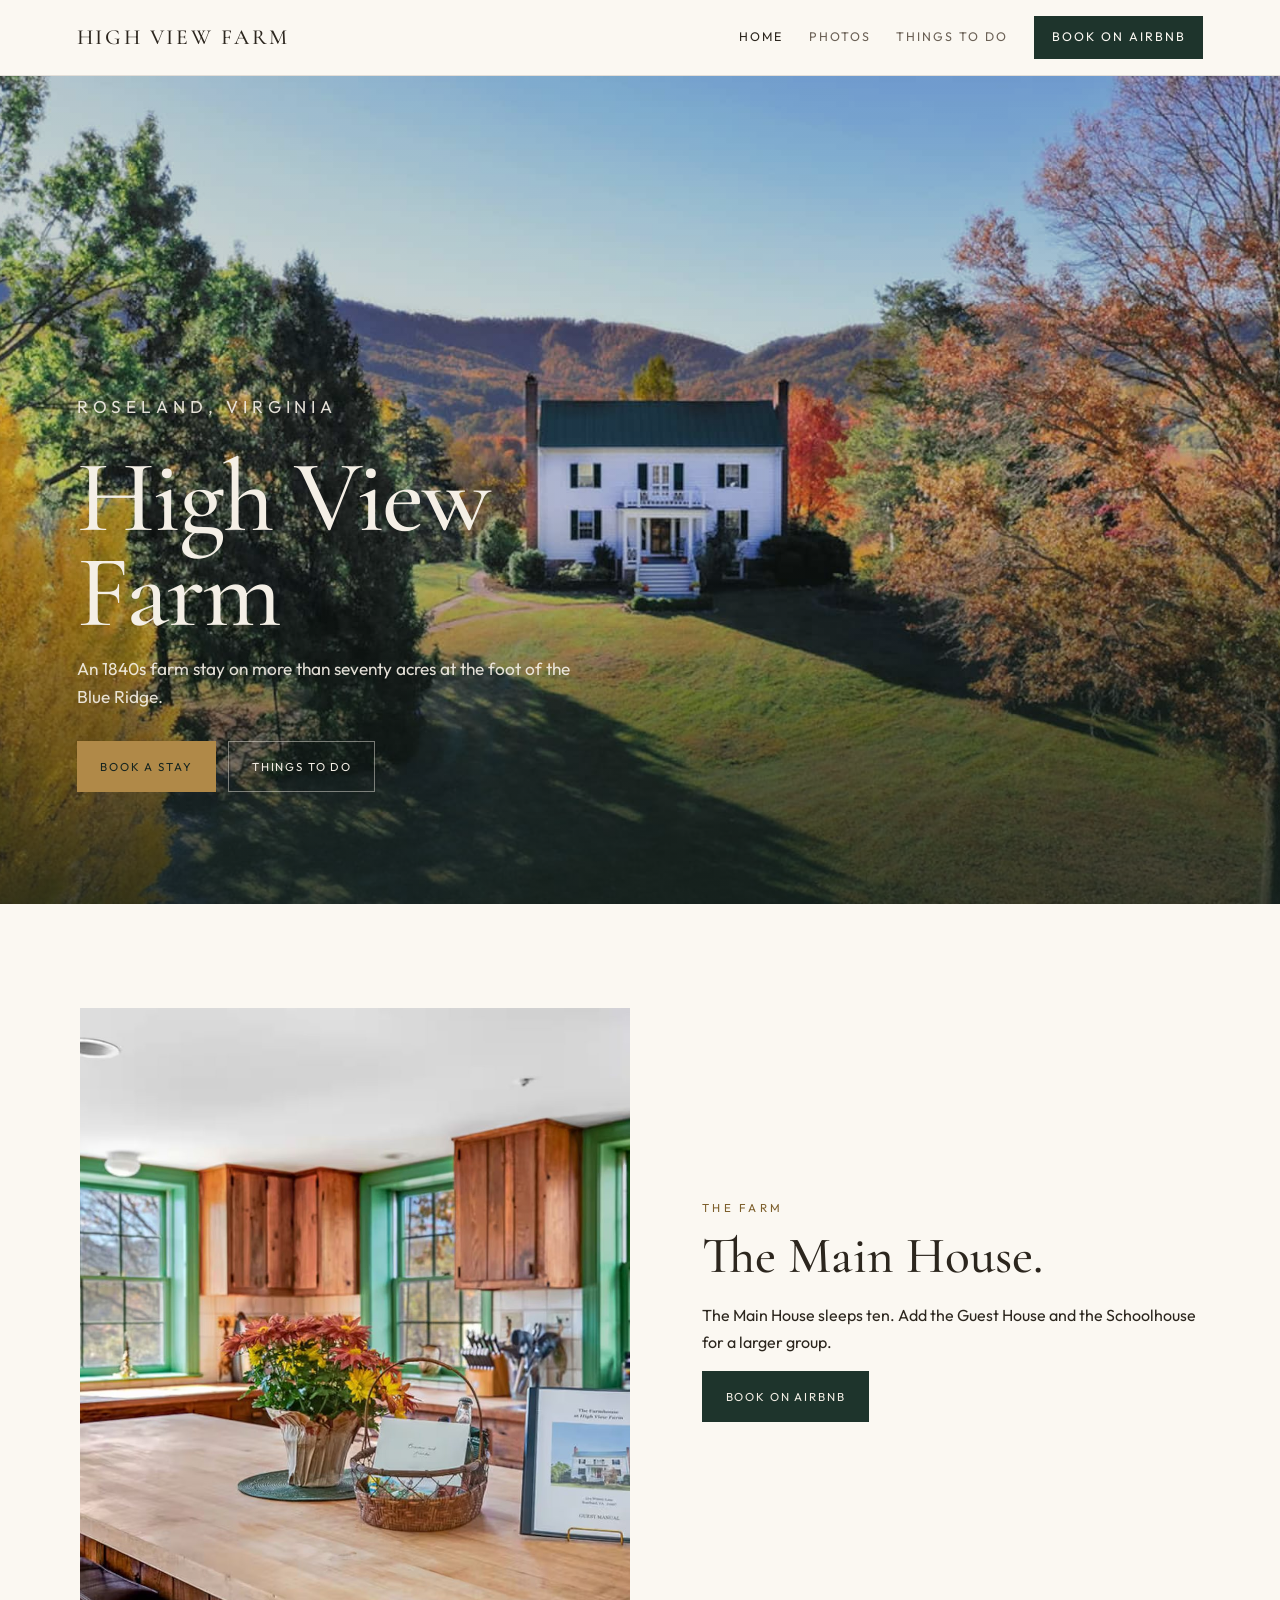
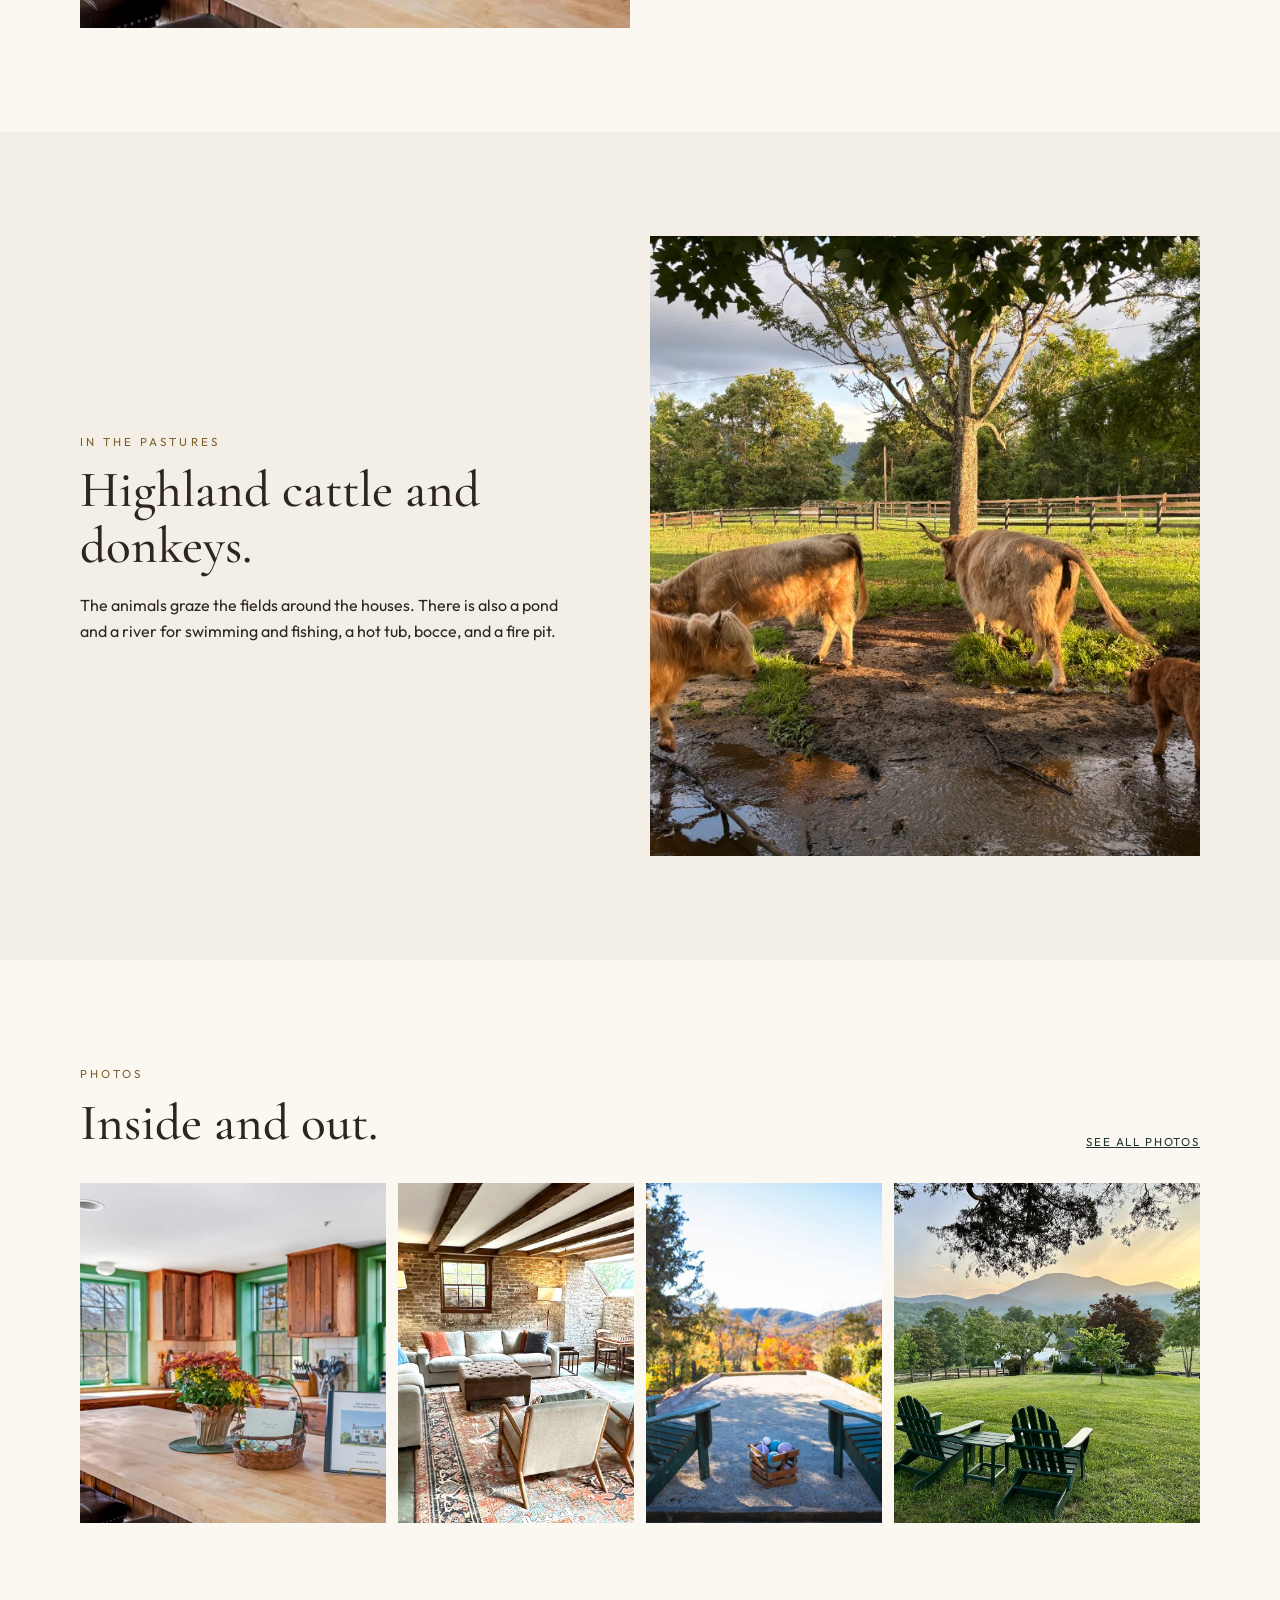
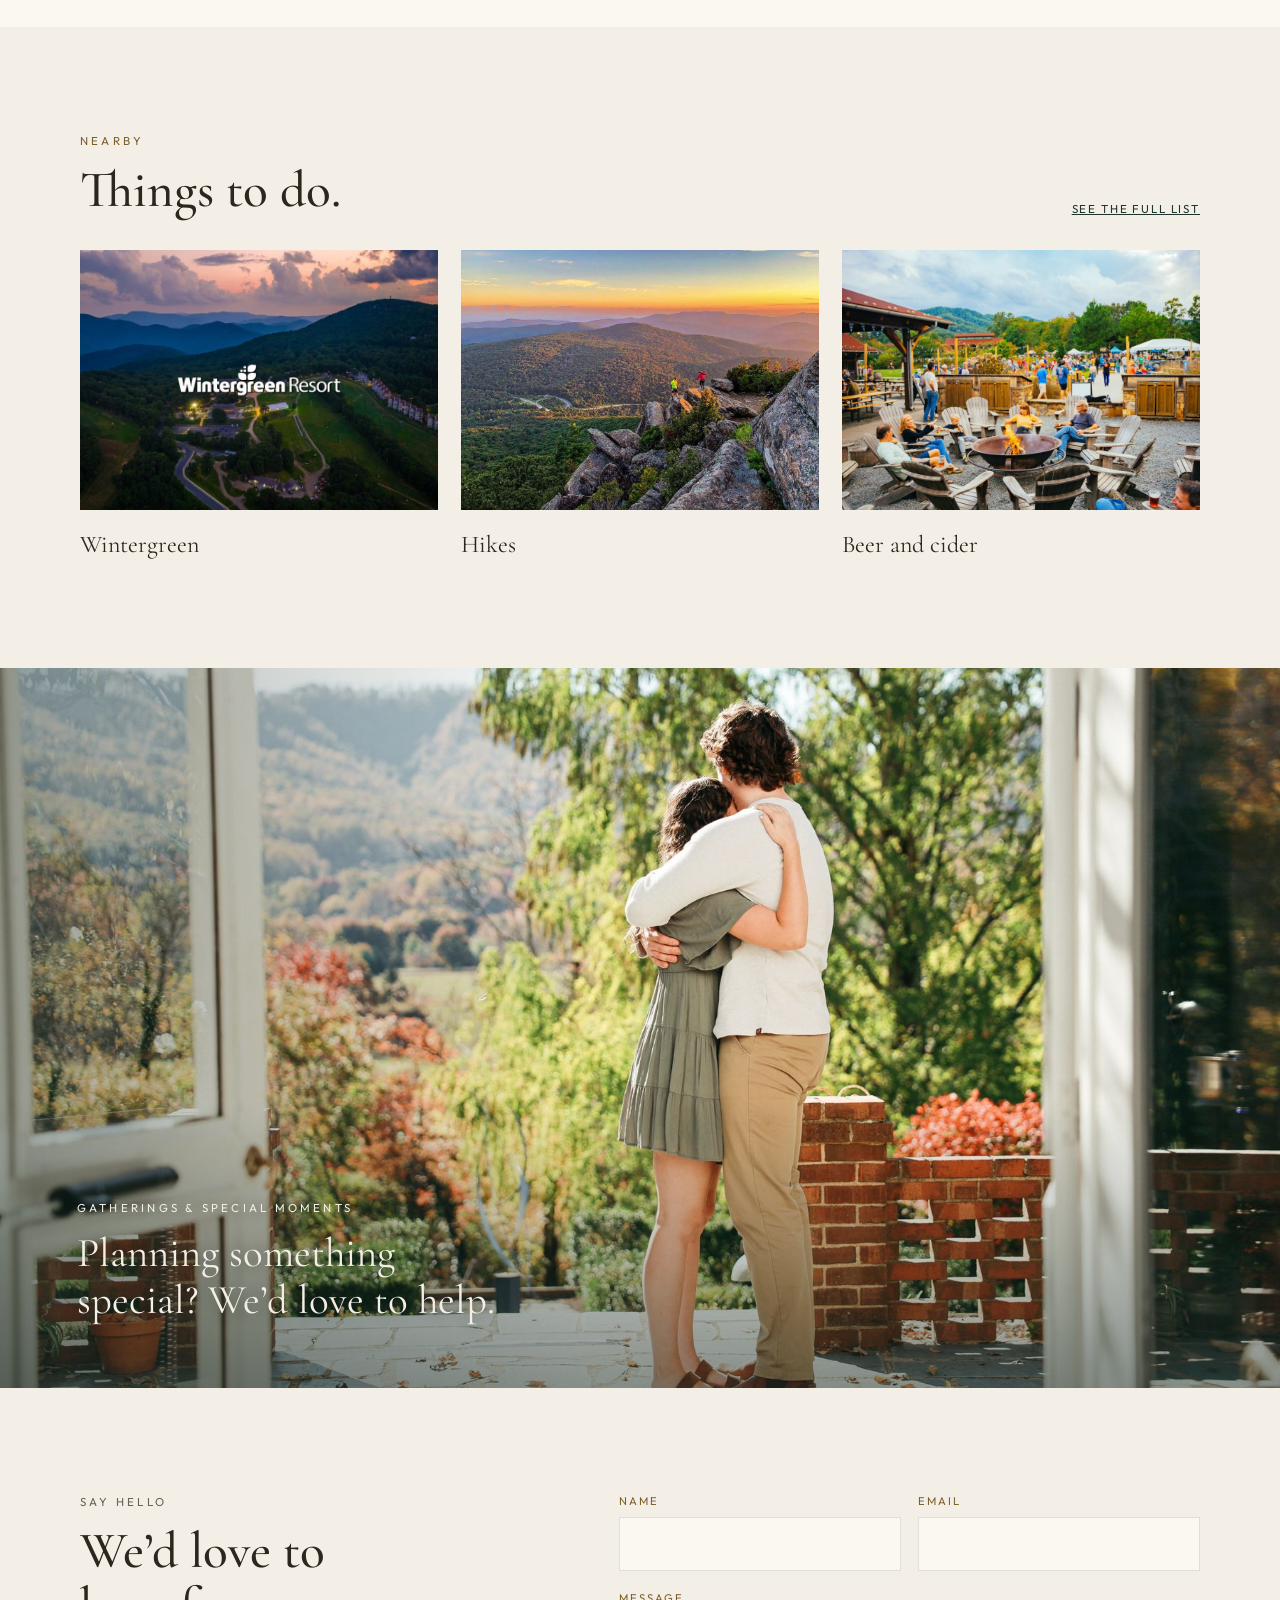
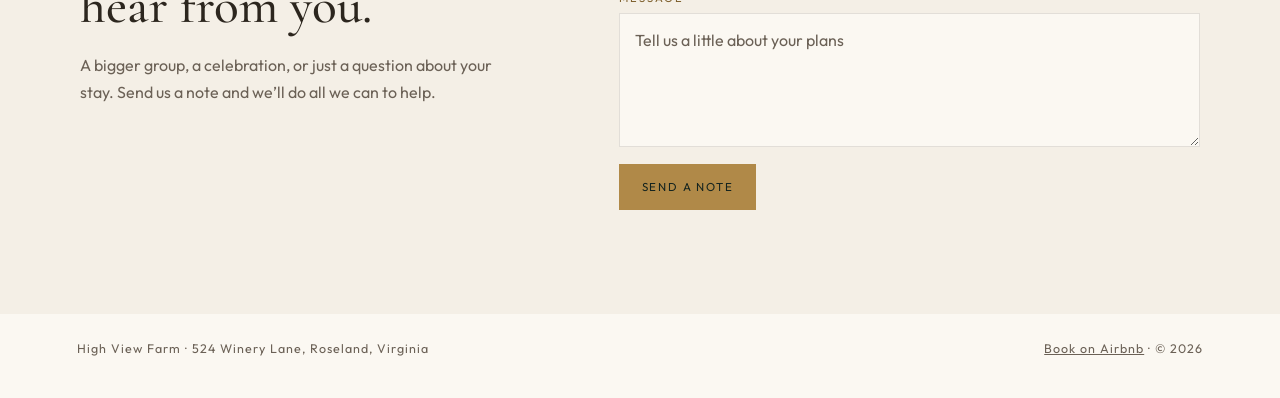
==== commit b555dbf8: "Remove Main House front photo, say Photos instead of Photographs Co-Authored-By: Claude Opus 5.5 <no" ====
--- a/index.html
+++ b/index.html
@@ -96,10 +96,10 @@
         <div class="section-inner">
           <div class="section-head">
             <div>
-              <p class="kicker">Photographs</p>
+              <p class="kicker">Photos</p>
               <h2>Inside and out.</h2>
             </div>
-            <a href="photos.html">See all photographs</a>
+            <a href="photos.html">See all photos</a>
           </div>
           <div class="home-gallery">
             <img src="images/kitchen.jpg" alt="Farmhouse kitchen with wood counters and green window trim" loading="lazy" />
